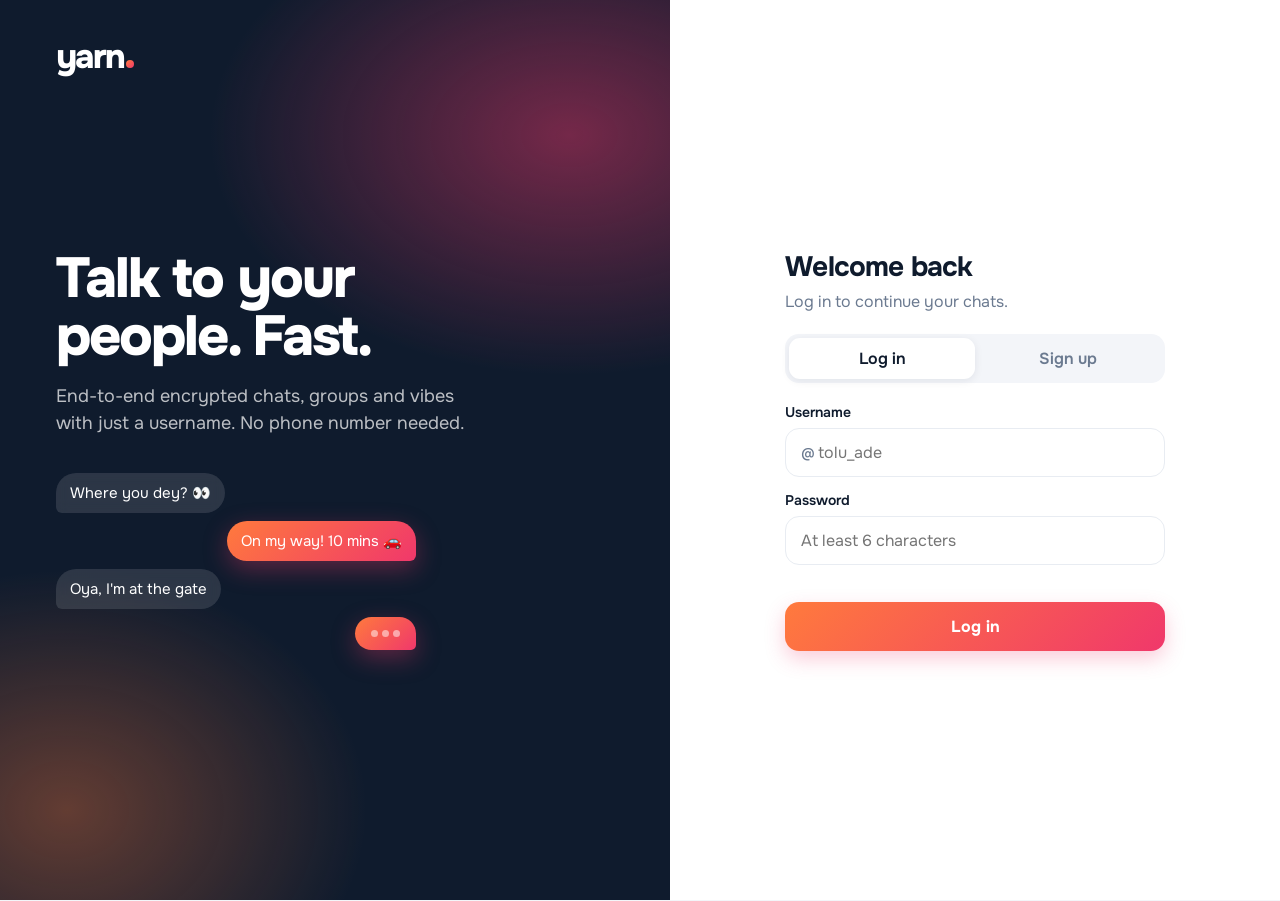
==== index.html @ c7fe4263 "Add files via upload" ====
<!doctype html>
<html lang="en">
<head>
<meta charset="utf-8">
<meta name="viewport" content="width=device-width, initial-scale=1, viewport-fit=cover, interactive-widget=resizes-content">
<meta name="theme-color" content="#FFFFFF">
<title>Yarn</title>
<meta name="apple-mobile-web-app-capable" content="yes">
<meta name="mobile-web-app-capable" content="yes">
<meta name="apple-mobile-web-app-status-bar-style" content="default">
<meta name="apple-mobile-web-app-title" content="Yarn">
<meta name="description" content="Private, end-to-end encrypted chats with just a username.">
<link rel="manifest" href="/manifest.json">
<link rel="icon" type="image/png" sizes="192x192" href="/icons/icon-192.png">
<link rel="apple-touch-icon" href="/icons/apple-touch-icon.png">
<script>try{var t=(JSON.parse(localStorage.getItem('yarn_prefs')||'{}').theme)||'system';var d=t==='dark'||(t==='system'&&matchMedia('(prefers-color-scheme: dark)').matches);document.documentElement.dataset.theme=d?'dark':'light';}catch(e){}</script>
<link rel="preconnect" href="https://fonts.googleapis.com">
<link rel="preconnect" href="https://fonts.gstatic.com" crossorigin>
<link href="https://fonts.googleapis.com/css2?family=Onest:wght@400;500;600;700;800&display=swap" rel="stylesheet">
<link rel="stylesheet" href="/style.css">
</head>
<body>

<!-- Login / sign up -->
<section id="auth" class="auth hidden">
  <div class="auth-hero">
    <div class="brand light">yarn<span class="dot"></span></div>
    <h1>Talk to your people. Fast.</h1>
    <p>End-to-end encrypted chats, groups and vibes with just a username. No phone number needed.</p>
    <div class="hero-chat" aria-hidden="true">
      <div class="hb in">Where you dey? 👀</div>
      <div class="hb out">On my way! 10 mins 🚗</div>
      <div class="hb in">Oya, I'm at the gate</div>
      <div class="hb out typing"><i></i><i></i><i></i></div>
    </div>
  </div>
  <div class="auth-panel">
    <div class="auth-card">
      <h2 id="authTitle">Welcome back</h2>
      <p class="auth-sub" id="authSub">Log in to continue your chats.</p>
      <div class="tabs" role="tablist">
        <button type="button" data-tab="login" class="on">Log in</button>
        <button type="button" data-tab="register">Sign up</button>
      </div>
      <form id="authForm" autocomplete="on">
        <label id="dnWrap" class="hidden">Your name
          <input id="dn" maxlength="40" autocomplete="name" placeholder="e.g. Tolu Ade">
        </label>
        <label>Username
          <span class="at-field"><span>@</span><input id="un" autocomplete="username" autocapitalize="none" spellcheck="false" placeholder="tolu_ade" required></span>
        </label>
        <label>Password
          <input id="pw" type="password" autocomplete="current-password" placeholder="At least 6 characters" required>
        </label>
        <p id="authErr" class="err" role="alert"></p>
        <button class="btn" id="authBtn">Log in</button>
      </form>
    </div>
  </div>
</section>

<!-- Main app -->
<section id="app" class="app hidden">
  <aside class="side">
    <header class="side-head">
      <div class="brand sm">yarn<span class="dot"></span></div>
      <div class="head-actions">
        <button class="icon" id="newGroupBtn" aria-label="New group" title="New group">
          <svg viewBox="0 0 24 24"><circle cx="9" cy="8" r="3.2" fill="none" stroke="currentColor" stroke-width="2"/><path d="M3 19c.6-3.3 3-5 6-5s5.4 1.7 6 5" fill="none" stroke="currentColor" stroke-width="2" stroke-linecap="round"/><path d="M18 8v6M15 11h6" stroke="currentColor" stroke-width="2" stroke-linecap="round"/></svg>
        </button>
        <button class="me-btn" id="meBtn" aria-label="Settings" title="Profile and settings"></button>
      </div>
    </header>
    <div class="side-title"><h1 id="sideTitle">Chats</h1></div>

    <div id="chatsView" class="tabview">
      <div class="search">
        <svg viewBox="0 0 24 24"><circle cx="11" cy="11" r="6.5" fill="none" stroke="currentColor" stroke-width="2"/><path d="M16 16l4 4" stroke="currentColor" stroke-width="2" stroke-linecap="round"/></svg>
        <input id="filter" placeholder="Search your chats" aria-label="Search chats">
      </div>
      <div class="filters" id="filters">
        <button data-f="all" class="on">All</button>
        <button data-f="unread">Unread</button>
        <button data-f="groups">Groups</button>
      </div>
      <ul id="chatList" class="chat-list"></ul>
    </div>
    <div id="vibesView" class="tabview scroll hidden"></div>
    <div id="padisView" class="tabview scroll hidden"></div>

    <button class="fab" id="fab" aria-label="New chat" title="New chat">
      <svg viewBox="0 0 24 24"><path d="M12 5v14M5 12h14" stroke="currentColor" stroke-width="2.6" stroke-linecap="round"/></svg>
    </button>

    <nav class="nav" id="nav">
      <button data-tab="chats" class="on">
        <span class="nav-ic"><svg viewBox="0 0 24 24"><path d="M4 6a2 2 0 0 1 2-2h12a2 2 0 0 1 2 2v9a2 2 0 0 1-2 2H9l-5 4z" fill="none" stroke="currentColor" stroke-width="2" stroke-linejoin="round"/></svg><b class="nav-badge hidden" id="chatsBadge"></b></span>
        Chats
      </button>
      <button data-tab="vibes">
        <span class="nav-ic"><svg viewBox="0 0 24 24"><circle cx="12" cy="12" r="8.5" fill="none" stroke="currentColor" stroke-width="2" stroke-dasharray="4 2.6"/><circle cx="12" cy="12" r="3.5" fill="currentColor"/></svg><b class="nav-dot hidden" id="vibesDot"></b></span>
        Vibes
      </button>
      <button data-tab="padis">
        <span class="nav-ic"><svg viewBox="0 0 24 24"><circle cx="9" cy="8" r="3.2" fill="none" stroke="currentColor" stroke-width="2"/><path d="M3 19c.6-3.3 3-5 6-5s5.4 1.7 6 5" fill="none" stroke="currentColor" stroke-width="2" stroke-linecap="round"/><circle cx="17" cy="9" r="2.5" fill="none" stroke="currentColor" stroke-width="2"/><path d="M16.5 14c2.4 0 4 1.4 4.5 4" fill="none" stroke="currentColor" stroke-width="2" stroke-linecap="round"/></svg></span>
        Padis
      </button>
    </nav>
  </aside>

  <main class="pane">
    <div id="empty" class="pane-empty">
      <div class="empty-art" aria-hidden="true"><span class="hb in">Hi 👋</span><span class="hb out">Hey! What's up?</span></div>
      <h2>Your chats live here</h2>
      <p>Pick a conversation, or start a new one with someone's username.</p>
    </div>

    <div id="chatView" class="chat hidden">
      <header class="chat-head">
        <button class="icon back" id="backBtn" aria-label="Back to chats">
          <svg viewBox="0 0 24 24"><path d="M15 5l-7 7 7 7" fill="none" stroke="currentColor" stroke-width="2.4" stroke-linecap="round" stroke-linejoin="round"/></svg>
        </button>
        <button class="chat-title" id="chatInfoBtn">
          <span class="avatar" id="chatAvatar"></span>
          <span class="chat-title-text"><strong id="chatName"></strong><small id="chatSub"></small></span>
        </button>
      </header>

      <div id="msgs" class="msgs"></div>

      <div id="replyBar" class="reply-bar hidden">
        <div class="rb-text"><b id="rbName"></b><span id="rbSnip"></span></div>
        <button class="icon" id="rbClose" aria-label="Cancel reply">✕</button>
      </div>
      <div id="blockedBar" class="blocked-bar hidden"></div>
      <form id="composer" class="composer">
        <div class="compose-box">
          <button type="button" class="attach" id="attachBtn" aria-label="Send a photo" title="Send a photo">
            <svg viewBox="0 0 24 24"><rect x="3" y="5" width="18" height="14" rx="3.5" fill="none" stroke="currentColor" stroke-width="2"/><circle cx="9" cy="10" r="1.8" fill="currentColor"/><path d="M4 17l5-4 4 3 3-2 4 3" fill="none" stroke="currentColor" stroke-width="2" stroke-linejoin="round"/></svg>
          </button>
          <textarea id="text" rows="1" placeholder="Type a message" aria-label="Message"></textarea>
        </div>
        <button class="send" id="sendBtn" aria-label="Send">
          <svg viewBox="0 0 24 24"><path d="M4.5 12.5L20 4l-5 16-3-6.5z" fill="currentColor"/></svg>
        </button>
      </form>
    </div>
  </main>
</section>

<input type="file" id="fileIn" accept="image/*" class="hidden-input">
<div id="modal" class="modal hidden" role="dialog" aria-modal="true"><div class="sheet" id="sheet"></div></div>
<div id="viewer" class="viewer hidden"><img id="viewerImg" alt=""></div>

<div id="story" class="story hidden">
  <div class="st-bars" id="stBars"></div>
  <div class="st-head">
    <span id="stAv"></span>
    <div class="st-who"><strong id="stName"></strong><small id="stTime"></small></div>
    <button class="st-x" id="stClose" aria-label="Close">✕</button>
  </div>
  <div class="st-body" id="stBody"></div>
  <button class="st-zone st-prev" id="stPrev" aria-label="Previous"></button>
  <button class="st-zone st-next" id="stNext" aria-label="Next"></button>
  <div class="st-foot" id="stFoot"></div>
</div>

<div id="lock" class="lock hidden">
  <div class="lock-box">
    <div class="brand light">yarn<span class="dot"></span></div>
    <p id="lockMsg" class="lock-msg">Enter your PIN</p>
    <div class="pin-dots" id="pinDots"><i></i><i></i><i></i><i></i></div>
    <div class="keypad" id="keypad">
      <button data-k="1">1</button><button data-k="2">2</button><button data-k="3">3</button>
      <button data-k="4">4</button><button data-k="5">5</button><button data-k="6">6</button>
      <button data-k="7">7</button><button data-k="8">8</button><button data-k="9">9</button>
      <span></span><button data-k="0">0</button><button data-k="back" aria-label="Delete">⌫</button>
    </div>
    <button class="lock-link" id="lockForgot">Forgot PIN? Log out</button>
    <button class="lock-link hidden" id="lockCancel">Cancel</button>
  </div>
</div>

<button id="notif" class="notif" aria-live="polite"></button>
<div id="toast" class="toast" role="status"></div>

<script src="/app.js"></script>
</body>
</html>
---- style.css ----
:root {
  --ink: #0F1B2D;
  --text: #16202E;
  --muted: #6B7A90;
  --line: #E8ECF2;
  --bg: #F3F5F9;
  --panel: #FFFFFF;
  --hot: #FF6A3D;
  --pink: #F0386B;
  --grad: linear-gradient(135deg, #FF7A3D 0%, #F0386B 100%);
  --soft: #FFF1EC;
  --online: #22C55E;
  --danger: #D92D3A;
  font-family: 'Onest', system-ui, -apple-system, 'Segoe UI', Roboto, sans-serif;
  color: var(--text);
}
* { box-sizing: border-box; margin: 0; }
html, body { height: 100%; }
body { background: var(--bg); -webkit-tap-highlight-color: transparent; overflow: hidden; -webkit-font-smoothing: antialiased; }
button, input, textarea { font: inherit; color: inherit; }
button { cursor: pointer; background: none; border: 0; }
:focus-visible { outline: 2.5px solid var(--hot); outline-offset: 2px; }
.hidden { display: none !important; }

/* ---------- Brand ---------- */
.brand { font-weight: 800; font-size: 30px; letter-spacing: -0.05em; color: var(--ink); line-height: 1; }
.brand .dot { display: inline-block; width: .24em; height: .24em; background: var(--grad); border-radius: 50%; margin-left: .05em; }
.brand.light { color: #fff; }
.brand.sm { font-size: 28px; }

/* ---------- Auth / landing ---------- */
.auth { height: 100%; display: grid; grid-template-columns: 1.1fr 1fr; overflow-y: auto; }
.auth-hero {
  position: relative; overflow: hidden; color: #fff; padding: 48px 56px;
  background:
    radial-gradient(600px 400px at 85% 15%, rgba(240,56,107,.45), transparent 60%),
    radial-gradient(500px 400px at 10% 90%, rgba(255,122,61,.35), transparent 60%),
    var(--ink);
  display: flex; flex-direction: column; justify-content: center; gap: 18px;
}
.auth-hero .brand { position: absolute; top: 40px; left: 56px; font-size: 34px; }
.auth-hero h1 { font-size: clamp(34px, 4.4vw, 58px); line-height: 1.02; letter-spacing: -0.035em; font-weight: 800; max-width: 12ch; }
.auth-hero p { font-size: 18px; line-height: 1.5; color: rgba(255,255,255,.72); max-width: 36ch; }
.hero-chat { display: flex; flex-direction: column; gap: 8px; margin-top: 18px; max-width: 360px; }
.hb { display: inline-block; padding: 10px 14px; border-radius: 20px; font-size: 15px; max-width: 80%; width: fit-content; animation: rise .5s both; }
.hb.in { background: rgba(255,255,255,.12); color: #fff; border-bottom-left-radius: 6px; backdrop-filter: blur(6px); }
.hb.out { background: var(--grad); color: #fff; align-self: flex-end; border-bottom-right-radius: 6px; box-shadow: 0 8px 24px rgba(240,56,107,.35); }
.hero-chat .hb:nth-child(2) { animation-delay: .25s; } .hero-chat .hb:nth-child(3) { animation-delay: .5s; } .hero-chat .hb:nth-child(4) { animation-delay: .75s; }
.typing { display: flex; gap: 4px; padding: 13px 16px; }
.typing i { width: 7px; height: 7px; border-radius: 50%; background: #fff; opacity: .5; animation: blink 1.2s infinite; }
.typing i:nth-child(2) { animation-delay: .2s; } .typing i:nth-child(3) { animation-delay: .4s; }
@keyframes blink { 0%, 60%, 100% { opacity: .35; transform: none; } 30% { opacity: 1; transform: translateY(-3px); } }
@keyframes rise { from { opacity: 0; transform: translateY(10px); } }

.auth-panel { display: grid; place-items: center; padding: 32px 24px; background: var(--panel); }
.auth-card { width: 100%; max-width: 380px; }
.auth-card h2 { font-size: 28px; letter-spacing: -0.03em; color: var(--ink); }
.auth-sub { color: var(--muted); margin: 6px 0 22px; }
.tabs { display: flex; background: var(--bg); border-radius: 14px; padding: 4px; margin-bottom: 20px; }
.tabs button { flex: 1; padding: 10px; border-radius: 11px; font-weight: 600; color: var(--muted); transition: .15s; }
.tabs button.on { background: var(--panel); color: var(--ink); box-shadow: 0 2px 8px rgba(15,27,45,.08); }
#authForm label { display: block; font-size: 14px; font-weight: 600; margin-bottom: 14px; color: var(--ink); }
#authForm input, .field { display: block; width: 100%; margin-top: 7px; padding: 13px 15px; border: 1.5px solid var(--line); border-radius: 14px; background: var(--panel); font-size: 16px; font-weight: 400; transition: border-color .15s, box-shadow .15s; }
#authForm input:focus, .field:focus { border-color: var(--hot); box-shadow: 0 0 0 4px rgba(255,106,61,.12); outline: none; }
.at-field { display: flex; align-items: center; margin-top: 7px; border: 1.5px solid var(--line); border-radius: 14px; padding-left: 15px; transition: .15s; }
.at-field:focus-within { border-color: var(--hot); box-shadow: 0 0 0 4px rgba(255,106,61,.12); }
.at-field span { color: var(--muted); font-weight: 500; }
.at-field input, #authForm .at-field input { margin: 0; border: 0; padding-left: 3px; box-shadow: none !important; background: transparent; }
.err { color: var(--danger); font-size: 14px; min-height: 1.2em; margin: -4px 0 10px; }
.btn { width: 100%; padding: 14px; border-radius: 14px; background: var(--grad); color: #fff; font-weight: 700; font-size: 16px; box-shadow: 0 8px 20px rgba(240,56,107,.25); transition: transform .1s; }
.btn:active { transform: scale(.98); }
.btn:disabled { opacity: .6; }
.btn.ghost { background: var(--bg); color: var(--ink); box-shadow: none; }
.btn.danger { background: #FDECEE; color: var(--danger); box-shadow: none; }

/* ---------- App layout ---------- */
.app { height: 100%; display: grid; grid-template-columns: 390px minmax(0, 1fr); }
.side { position: relative; min-width: 0; background: var(--panel); border-right: 1px solid var(--line); display: flex; flex-direction: column; min-height: 0; }
.side-head { display: flex; align-items: center; justify-content: space-between; padding: calc(14px + env(safe-area-inset-top, 0px)) 16px 4px 20px; }
.head-actions { display: flex; gap: 6px; align-items: center; }
.icon { width: 42px; height: 42px; border-radius: 50%; display: grid; place-items: center; flex: none; color: var(--ink); transition: background .15s; }
.icon svg { width: 22px; height: 22px; }
.icon:hover { background: var(--bg); }
.me-btn { border-radius: 50%; padding: 0; }
.me-btn .avatar { width: 38px; height: 38px; font-size: 14px; }
.side-title { padding: 8px 20px 10px; }
.side-title h1 { font-size: 32px; letter-spacing: -0.04em; color: var(--ink); }
.search { margin: 0 16px; display: flex; align-items: center; gap: 8px; background: var(--bg); border-radius: 14px; padding: 0 14px; color: var(--muted); }
.search svg { width: 18px; height: 18px; flex: none; }
.search input { flex: 1; border: 0; background: transparent; padding: 11px 0; font-size: 15px; outline: none; color: var(--text); }
.search:focus-within { box-shadow: 0 0 0 2px var(--hot) inset; }
.filters { display: flex; gap: 8px; padding: 12px 16px 8px; }
.filters button { padding: 7px 14px; border-radius: 999px; font-size: 14px; font-weight: 600; background: var(--bg); color: var(--muted); transition: .15s; }
.filters button.on { background: var(--ink); color: #fff; }

/* chat list */
.chat-list { list-style: none; padding: 4px 8px 90px; overflow-y: auto; flex: 1; min-height: 0; }
.chat-item { display: flex; gap: 13px; align-items: center; padding: 10px 10px; cursor: pointer; border-radius: 16px; transition: background .12s; }
.chat-item:hover { background: #F7F8FB; }
.chat-item.active { background: var(--soft); }
.ci-main { flex: 1; min-width: 0; }
.ci-top, .ci-bot { display: flex; justify-content: space-between; align-items: center; gap: 8px; }
.ci-name { font-weight: 650; font-size: 16px; color: var(--ink); white-space: nowrap; overflow: hidden; text-overflow: ellipsis; }
.ci-time { font-size: 12px; color: var(--muted); flex: none; }
.ci-last { font-size: 14px; color: var(--muted); white-space: nowrap; overflow: hidden; text-overflow: ellipsis; margin-top: 3px; }
.unread .ci-time { color: var(--pink); font-weight: 700; }
.unread .ci-last { color: var(--text); font-weight: 500; }
.badge { background: var(--grad); color: #fff; font-size: 12px; font-weight: 700; min-width: 22px; height: 22px; border-radius: 11px; display: grid; place-items: center; padding: 0 7px; flex: none; }
.list-empty { padding: 48px 24px; text-align: center; color: var(--muted); line-height: 1.5; }
.list-empty strong { display: block; color: var(--ink); font-size: 18px; margin-bottom: 4px; }
.list-empty .btn { margin-top: 18px; width: auto; padding: 12px 22px; }
.fab { position: absolute; right: 18px; bottom: calc(82px + env(safe-area-inset-bottom, 0px)); width: 60px; height: 60px; border-radius: 20px; background: var(--grad); color: #fff; display: grid; place-items: center; box-shadow: 0 12px 28px rgba(240,56,107,.4); transition: transform .12s; z-index: 2; }
.fab:active { transform: scale(.94); }
.fab svg { width: 26px; height: 26px; }

.avatar { width: 52px; height: 52px; border-radius: 50%; display: grid; place-items: center; color: #fff; font-weight: 700; font-size: 17px; flex: none; position: relative; letter-spacing: -.02em; background: #CBD5E1; }
.avatar img { width: 100%; height: 100%; border-radius: 50%; object-fit: cover; display: block; }
.avatar.online::after { content: ''; position: absolute; right: 1px; bottom: 1px; width: 13px; height: 13px; border-radius: 50%; background: var(--online); border: 2.5px solid var(--panel); }
.avatar.sm { width: 40px; height: 40px; font-size: 14px; }
.avatar.sm.online::after { width: 11px; height: 11px; }

/* ---------- Chat pane ---------- */
.pane { position: relative; min-width: 0; min-height: 0; display: flex; flex-direction: column;
  background-color: #EEF1F6;
  background-image: url("data:image/svg+xml,%3Csvg xmlns='http://www.w3.org/2000/svg' width='120' height='120' viewBox='0 0 120 120'%3E%3Cg fill='none' stroke='%23C9D1DD' stroke-width='1.6' opacity='.35'%3E%3Cpath d='M14 18h22a6 6 0 0 1 6 6v8a6 6 0 0 1-6 6H24l-6 5v-5h-4a6 6 0 0 1-6-6v-8a6 6 0 0 1 6-6z'/%3E%3Ccircle cx='88' cy='26' r='7'/%3E%3Cpath d='M80 82l6 6 12-12'/%3E%3Cpath d='M22 86c4-6 12-6 16 0M26 78h.01M34 78h.01'/%3E%3Cpath d='M92 100l3 6 6 1-4 4 1 6-6-3-6 3 1-6-4-4 6-1z'/%3E%3Cpath d='M60 52q6-8 12 0t12 0'/%3E%3C/g%3E%3C/svg%3E");
}
.pane-empty { flex: 1; display: grid; place-content: center; justify-items: center; text-align: center; gap: 10px; color: var(--muted); padding: 24px; }
.pane-empty h2 { color: var(--ink); font-size: 24px; letter-spacing: -0.03em; }
.pane-empty p { max-width: 32ch; line-height: 1.5; }
.empty-art { display: flex; flex-direction: column; gap: 8px; width: 220px; margin-bottom: 16px; }
.empty-art .hb.in { background: var(--panel); color: var(--text); box-shadow: 0 4px 14px rgba(15,27,45,.08); }
.chat { flex: 1; display: flex; flex-direction: column; min-height: 0; }
.chat-head { display: flex; align-items: center; gap: 6px; padding: calc(10px + env(safe-area-inset-top, 0px)) 14px 10px; background: rgba(255,255,255,.92); backdrop-filter: blur(14px); border-bottom: 1px solid var(--line); z-index: 2; }
.back { display: none; }
.chat-title { display: flex; align-items: center; gap: 11px; min-width: 0; flex: 1; text-align: left; padding: 4px 6px; border-radius: 12px; }
.chat-title:hover { background: var(--bg); }
.chat-title .avatar { width: 44px; height: 44px; font-size: 15px; }
.chat-title-text { display: flex; flex-direction: column; min-width: 0; }
.chat-title strong { font-size: 17px; color: var(--ink); white-space: nowrap; overflow: hidden; text-overflow: ellipsis; }
.chat-title small { font-size: 13px; color: var(--muted); white-space: nowrap; overflow: hidden; text-overflow: ellipsis; margin-top: 1px; }
.chat-title small.on { color: var(--online); font-weight: 600; }

.msgs { flex: 1; overflow-y: auto; padding: 16px 6% 12px; display: flex; flex-direction: column; gap: 3px; overscroll-behavior: contain; }
.day { align-self: center; background: rgba(255,255,255,.9); color: var(--muted); font-size: 12px; font-weight: 600; padding: 6px 14px; border-radius: 999px; margin: 14px 0 10px; box-shadow: 0 1px 3px rgba(15,27,45,.06); }
.sys { align-self: center; background: rgba(15,27,45,.06); color: var(--muted); font-size: 13px; text-align: center; margin: 8px 0; padding: 6px 12px; border-radius: 10px; max-width: 85%; }
.older { align-self: center; font-size: 13px; font-weight: 600; color: var(--muted); padding: 7px 14px; border-radius: 999px; background: rgba(255,255,255,.8); margin-bottom: 6px; }

.m { position: relative; max-width: min(75%, 520px); padding: 8px 12px 6px; border-radius: 20px; background: var(--panel); align-self: flex-start; box-shadow: 0 1px 2px rgba(15,27,45,.08); overflow-wrap: anywhere; }
.m.mine { align-self: flex-end; background: var(--grad); color: #fff; box-shadow: 0 3px 10px rgba(240,56,107,.18); }
.m.first { margin-top: 8px; }
.m.first:not(.mine) { border-top-left-radius: 6px; }
.m.first.mine { border-top-right-radius: 6px; }
.m .who { font-size: 13px; font-weight: 700; margin-bottom: 2px; }
.m .txt { white-space: pre-wrap; line-height: 1.42; font-size: 15.5px; }
.m .txt a { color: inherit; text-decoration: underline; }
.m .meta { font-size: 11px; color: var(--muted); text-align: right; margin-top: 2px; display: flex; justify-content: flex-end; align-items: center; gap: 3px; }
.m.mine .meta { color: rgba(255,255,255,.78); }
.m .tick { width: 17px; height: 11px; }
.m.mine.read .tick { color: #fff; }
.m.pending { opacity: .75; }
.m.failed { background: #FDECEE; color: var(--danger); }
.m.failed .meta { color: var(--danger); }
.m.pop { animation: pop .2s ease-out; }
@keyframes pop { from { opacity: 0; transform: translateY(8px) scale(.97); } }
.m .img { display: block; margin: -4px -8px 5px; border-radius: 16px; overflow: hidden; cursor: zoom-in; background: rgba(0,0,0,.06); min-width: 180px; min-height: 130px; }
.m .img img { display: block; width: 100%; max-height: 380px; object-fit: cover; }
.m.first .img { border-top-left-radius: 4px; }
.m.first.mine .img { border-top-left-radius: 16px; border-top-right-radius: 4px; }

/* composer */
.composer { display: flex; align-items: flex-end; gap: 8px; padding: 10px 12px calc(10px + env(safe-area-inset-bottom, 0px)); background: rgba(255,255,255,.92); backdrop-filter: blur(14px); border-top: 1px solid var(--line); }
.compose-box { flex: 1; display: flex; align-items: flex-end; background: var(--bg); border-radius: 24px; padding: 3px 4px; transition: box-shadow .15s; }
.compose-box:focus-within { box-shadow: 0 0 0 2px rgba(255,106,61,.35); }
.compose-box textarea { flex: 1; resize: none; border: 0; background: transparent; padding: 10px 12px 10px 4px; font-size: 16px; line-height: 1.35; max-height: 140px; outline: none; }
.attach { width: 42px; height: 42px; display: grid; place-items: center; color: var(--muted); border-radius: 50%; flex: none; }
.attach:hover { color: var(--hot); }
.attach svg { width: 22px; height: 22px; }
.send { width: 48px; height: 48px; border-radius: 50%; background: #D5DBE4; color: #fff; display: grid; place-items: center; flex: none; transition: background .15s, transform .12s; }
.send.ready { background: var(--grad); box-shadow: 0 6px 16px rgba(240,56,107,.35); }
.send:active { transform: scale(.92); }
.send svg { width: 22px; height: 22px; margin-left: 2px; }

/* ---------- Sheets / modals ---------- */
.modal { position: fixed; inset: 0; background: rgba(15,27,45,.45); backdrop-filter: blur(3px); display: grid; place-items: center; z-index: 50; padding: 16px; animation: fade .15s; }
@keyframes fade { from { opacity: 0; } }
.sheet { background: var(--panel); border-radius: 26px; width: 100%; max-width: 440px; max-height: 88vh; overflow-y: auto; padding: 24px; box-shadow: 0 30px 60px rgba(15,27,45,.25); animation: sheetIn .22s ease-out; }
@keyframes sheetIn { from { transform: translateY(24px); opacity: 0; } }
.sheet h2 { font-size: 22px; letter-spacing: -0.03em; margin-bottom: 14px; color: var(--ink); }
.sheet .row { display: flex; gap: 10px; margin-top: 14px; }
.sheet .row .btn { flex: 1; }
.profile-top { display: flex; flex-direction: column; align-items: center; text-align: center; gap: 8px; margin-bottom: 8px; }
.profile-top .avatar { width: 84px; height: 84px; font-size: 28px; }
.profile-top h2 { margin: 6px 0 0; }
.results { list-style: none; padding: 0; margin: 8px 0; }
.results li { display: flex; align-items: center; gap: 12px; padding: 9px 8px; border-radius: 14px; cursor: pointer; }
.results li:hover { background: var(--bg); }
.results .nm { font-weight: 600; color: var(--ink); }
.results .un { font-size: 13px; color: var(--muted); }
.results .hint { color: var(--muted); font-size: 14px; cursor: default; }
.results .hint:hover { background: none; }
.chips { display: flex; flex-wrap: wrap; gap: 6px; margin: 10px 0 2px; }
.chip { background: var(--soft); color: var(--ink); border-radius: 999px; padding: 5px 6px 5px 12px; font-size: 14px; font-weight: 600; display: flex; align-items: center; gap: 4px; }
.chip button { width: 22px; height: 22px; border-radius: 50%; font-size: 16px; line-height: 1; color: var(--pink); }
.preview-img { width: 100%; max-height: 50vh; object-fit: contain; border-radius: 18px; background: var(--bg); margin-bottom: 12px; }
.muted { color: var(--muted); font-size: 14px; line-height: 1.5; }

.viewer { position: fixed; inset: 0; background: rgba(8,12,20,.95); z-index: 60; display: grid; place-items: center; cursor: zoom-out; padding: 16px; }
.viewer img { max-width: 100%; max-height: 100%; border-radius: 8px; }
.toast { position: fixed; left: 50%; bottom: calc(100px + env(safe-area-inset-bottom, 0px)); transform: translateX(-50%) translateY(20px); background: var(--ink); color: #fff; padding: 11px 18px; border-radius: 14px; font-size: 14px; opacity: 0; pointer-events: none; transition: .2s; z-index: 70; max-width: 90%; box-shadow: 0 10px 30px rgba(15,27,45,.3); }
.toast.show { opacity: 1; transform: translateX(-50%) translateY(0); }

/* ---------- Phone ---------- */
@media (max-width: 760px) {
  .auth { grid-template-columns: 1fr; }
  .auth-hero { padding: calc(28px + env(safe-area-inset-top, 0px)) 24px 44px; gap: 12px; }
  .auth-hero .brand { position: static; margin-bottom: 18px; font-size: 30px; }
  .auth-hero h1 { font-size: 38px; }
  .auth-hero p { font-size: 16px; }
  .hero-chat { margin-top: 8px; }
  .auth-panel { border-radius: 28px 28px 0 0; margin-top: -24px; position: relative; padding: 28px 22px calc(28px + env(safe-area-inset-bottom, 0px)); place-items: start center; }
  .app { grid-template-columns: minmax(0, 1fr); }
  .side { border-right: 0; }
  .pane { position: fixed; inset: 0; z-index: 10; transform: translateX(100%); transition: transform .25s cubic-bezier(.2,.8,.2,1), visibility .25s; visibility: hidden; }
  body.in-chat .pane { transform: none; visibility: visible; }
  .pane-empty { display: none; }
  .back { display: grid; margin-left: -6px; }
  .msgs { padding: 12px 12px 8px; }
  .m { max-width: 82%; }
  .modal { place-items: end stretch; padding: 0; }
  .sheet { max-width: none; border-radius: 26px 26px 0 0; padding: 20px 20px calc(20px + env(safe-area-inset-bottom, 0px)); animation-duration: .25s; }
  .sheet::before { content: ''; display: block; width: 40px; height: 5px; border-radius: 3px; background: var(--line); margin: -6px auto 14px; }
}
@media (prefers-reduced-motion: reduce) { *, *::before, *::after { animation: none !important; transition: none !important; } }


/* ================= v2 additions ================= */
.hidden-input { position: absolute; width: 1px; height: 1px; opacity: 0; pointer-events: none; }
.tabview { flex: 1; min-height: 0; display: flex; flex-direction: column; }
.tabview.scroll { overflow-y: auto; padding: 0 8px 100px; display: block; }

/* bottom navigation */
.nav { display: flex; border-top: 1px solid var(--line); background: rgba(255,255,255,.96); backdrop-filter: blur(12px); padding: 6px 8px calc(6px + env(safe-area-inset-bottom, 0px)); }
.nav button { flex: 1; display: flex; flex-direction: column; align-items: center; gap: 3px; padding: 6px 0 4px; font-size: 12px; font-weight: 600; color: var(--muted); border-radius: 14px; transition: color .15s; }
.nav button.on { color: var(--ink); }
.nav-ic { position: relative; width: 56px; height: 30px; display: grid; place-items: center; border-radius: 999px; transition: background .15s; }
.nav button.on .nav-ic { background: var(--soft); color: var(--pink); }
.nav-ic svg { width: 23px; height: 23px; }
.nav-badge { position: absolute; top: -3px; right: 6px; background: var(--grad); color: #fff; font-size: 11px; font-weight: 700; min-width: 19px; height: 19px; border-radius: 10px; display: grid; place-items: center; padding: 0 5px; font-style: normal; }
.nav-dot { position: absolute; top: 2px; right: 13px; width: 10px; height: 10px; border-radius: 50%; background: var(--pink); border: 2px solid #fff; }
.typing-txt { color: var(--online) !important; font-weight: 600; font-style: italic; }

/* people rows & finder */
.urow, .vrow { display: flex; align-items: center; gap: 12px; padding: 9px 10px; border-radius: 16px; cursor: pointer; }
.urow:hover, .vrow:hover { background: #F7F8FB; }
.ulist.big .urow { padding: 11px 10px; }
.ur-main { flex: 1; min-width: 0; display: flex; flex-direction: column; }
.ur-main strong { color: var(--ink); font-weight: 650; white-space: nowrap; overflow: hidden; text-overflow: ellipsis; }
.ur-main span { font-size: 13.5px; color: var(--muted); white-space: nowrap; overflow: hidden; text-overflow: ellipsis; margin-top: 2px; }
.tag { font-size: 12px; font-weight: 700; color: var(--muted); background: var(--bg); padding: 4px 10px; border-radius: 999px; flex: none; }
.tag.ok { background: #E7F8EE; color: #15803D; }
.tag.on { background: #E7F8EE; color: #15803D; }
.pick { width: 28px; height: 28px; border-radius: 50%; background: var(--bg); display: grid; place-items: center; font-weight: 700; color: var(--muted); }
.urow.picked .pick { background: var(--grad); color: #fff; }
.urow.picked .pick::before { content: '✓'; }
.urow.picked .pick { font-size: 0; } .urow.picked .pick::before { font-size: 14px; }
.finder { display: flex; align-items: center; gap: 6px; background: var(--bg); border-radius: 16px; padding: 4px 4px 4px 14px; margin-top: 4px; border: 1.5px solid transparent; transition: .15s; }
.finder:focus-within { border-color: var(--hot); background: #fff; box-shadow: 0 0 0 4px rgba(255,106,61,.1); }
.finder .at { color: var(--muted); font-weight: 600; }
.finder-in { flex: 1; min-width: 0; border: 0; background: transparent; padding: 10px 2px; font-size: 16px; outline: none; }
.finder-go { background: var(--ink); color: #fff; font-weight: 700; padding: 9px 16px; border-radius: 12px; }
.finder-res { margin-top: 8px; }
.ucard { border: 1.5px solid var(--line); border-radius: 18px; padding: 6px; animation: sheetIn .2s ease-out; }
.uc-acts { display: flex; gap: 8px; padding: 4px 6px 6px; }
.uc-acts .btn { flex: 1; }
.btn.sm { padding: 9px 14px; font-size: 14px; border-radius: 12px; width: auto; }
.pad { padding: 8px 10px; }
.sec { font-size: 13px; font-weight: 700; color: var(--muted); margin: 18px 10px 6px; }
.sheet .sec { margin: 18px 2px 6px; }
.pad-find { padding: 4px 8px 6px; }
.pad-hint { font-size: 14px; color: var(--muted); margin: 0 4px 4px; }

/* vibes */
.ring { padding: 2.5px; border-radius: 50%; background: var(--grad); display: inline-grid; flex: none; }
.ring .avatar { border: 2.5px solid #fff; }
.ring.seen { background: #D5DBE4; }
.ring.mine { background: conic-gradient(#FF7A3D, #F0386B, #FF7A3D); }
.add-av { position: relative; flex: none; }
.add-av i { position: absolute; right: -2px; bottom: -2px; width: 20px; height: 20px; border-radius: 50%; background: var(--grad); color: #fff; font-style: normal; font-weight: 800; display: grid; place-items: center; border: 2px solid #fff; font-size: 14px; line-height: 1; }
.vrow.me { margin-top: 2px; }
.add-more { background: var(--soft); color: var(--pink); font-size: 20px; }
.vibe-note { font-size: 13px; color: var(--muted); text-align: center; padding: 18px 16px; line-height: 1.5; }
.vibe-compose { border-radius: 22px; padding: 22px; min-height: 240px; display: grid; place-items: center; transition: background .2s; }
.vibe-compose textarea { width: 100%; min-height: 190px; background: transparent; border: 0; resize: none; color: #fff; font-size: 24px; font-weight: 700; text-align: center; outline: none; letter-spacing: -0.02em; line-height: 1.3; }
.vibe-compose textarea::placeholder { color: rgba(255,255,255,.7); }
.swatches { display: flex; gap: 10px; justify-content: center; margin: 14px 0 4px; }
.swatches button { width: 32px; height: 32px; border-radius: 50%; border: 3px solid #fff; box-shadow: 0 0 0 1.5px var(--line); }
.swatches button.on { box-shadow: 0 0 0 2.5px var(--ink); }

.story { position: fixed; inset: 0; z-index: 80; background: #05080E; color: #fff; display: flex; flex-direction: column; animation: fade .15s; }
.st-bars { display: flex; gap: 4px; padding: calc(10px + env(safe-area-inset-top, 0px)) 12px 0; position: relative; z-index: 3; }
.st-bars i { flex: 1; height: 3px; border-radius: 2px; background: rgba(255,255,255,.3); overflow: hidden; }
.st-bars b { display: block; height: 100%; width: 0; background: #fff; }
.st-bars i.done b { width: 100%; }
.st-head { display: flex; align-items: center; gap: 10px; padding: 10px 12px; position: relative; z-index: 3; }
.st-who { flex: 1; display: flex; flex-direction: column; }
.st-who small { opacity: .7; font-size: 12.5px; }
.st-x { color: #fff; font-size: 20px; width: 42px; height: 42px; border-radius: 50%; }
.st-body { flex: 1; min-height: 0; display: grid; place-items: center; position: relative; }
.st-body img { max-width: 100%; max-height: 100%; object-fit: contain; }
.st-cap { position: absolute; bottom: 16px; left: 16px; right: 16px; text-align: center; background: rgba(0,0,0,.45); padding: 10px 14px; border-radius: 14px; }
.st-text { position: absolute; inset: 0; display: grid; place-items: center; padding: 32px; }
.st-text p { font-size: clamp(22px, 5vw, 34px); font-weight: 750; text-align: center; letter-spacing: -0.02em; line-height: 1.3; max-width: 22ch; white-space: pre-wrap; overflow-wrap: anywhere; }
.st-text a { color: #fff; }
.st-zone { position: absolute; top: 90px; bottom: 90px; width: 35%; z-index: 2; }
.st-prev { left: 0; } .st-next { right: 0; width: 65%; }
.st-foot { display: flex; gap: 10px; justify-content: center; padding: 12px 12px calc(14px + env(safe-area-inset-bottom, 0px)); position: relative; z-index: 3; }
.st-foot button { color: #fff; background: rgba(255,255,255,.14); padding: 11px 18px; border-radius: 999px; font-weight: 600; }
@media (min-width: 761px) { .story { background: rgba(5,8,14,.94); } .st-body, .st-bars, .st-head, .st-foot { width: 100%; max-width: 460px; margin: 0 auto; } .st-body { border-radius: 20px; overflow: hidden; } }

/* messages: replies, deleted, menu */
.quote { border-left: 3.5px solid var(--pink); background: rgba(15,27,45,.05); border-radius: 10px; padding: 6px 10px; margin: 2px -4px 6px; cursor: pointer; display: flex; flex-direction: column; max-width: 100%; }
.quote b { font-size: 12.5px; color: var(--pink); }
.quote span { font-size: 13.5px; color: var(--muted); white-space: nowrap; overflow: hidden; text-overflow: ellipsis; }
.m.mine .quote { background: rgba(255,255,255,.18); border-left-color: #fff; }
.m.mine .quote b { color: #fff; } .m.mine .quote span { color: rgba(255,255,255,.85); }
.m.deleted { background: rgba(255,255,255,.7); box-shadow: none; border: 1px dashed #CBD5E1; }
.m.deleted .txt { font-style: italic; color: var(--muted); font-size: 14px; }
.m.mine.deleted { background: rgba(255,255,255,.7); color: var(--muted); }
.m.mine.deleted .meta { color: var(--muted); }
.m.flash { animation: flash 1.2s ease-out; }
@keyframes flash { 0%, 40% { box-shadow: 0 0 0 4px rgba(255,106,61,.5); } 100% { box-shadow: 0 0 0 0 rgba(255,106,61,0); } }
.m { user-select: text; -webkit-touch-callout: none; }
.enc { align-self: center; font-size: 12.5px; color: #8A6D1F; background: #FFF6D6; padding: 7px 12px; border-radius: 10px; margin: 4px 0 8px; text-align: center; max-width: 90%; }
.menu { display: flex; flex-direction: column; gap: 2px; }
.menu button { text-align: left; padding: 14px 12px; border-radius: 14px; font-size: 16px; font-weight: 550; color: var(--ink); }
.menu button:hover { background: var(--bg); }
.danger-txt { color: var(--danger) !important; }
.menu-preview { background: var(--bg); border-radius: 14px; padding: 12px 14px; color: var(--muted); font-size: 14px; margin-bottom: 8px; max-height: 80px; overflow: hidden; }
.reply-bar { display: flex; align-items: center; gap: 8px; background: rgba(255,255,255,.95); border-top: 1px solid var(--line); padding: 8px 10px 8px 14px; }
.rb-text { flex: 1; min-width: 0; border-left: 3.5px solid var(--pink); padding: 2px 10px; display: flex; flex-direction: column; }
.rb-text b { font-size: 13px; color: var(--pink); }
.rb-text span { font-size: 14px; color: var(--muted); white-space: nowrap; overflow: hidden; text-overflow: ellipsis; }
.blocked-bar { background: rgba(255,255,255,.95); border-top: 1px solid var(--line); padding: 16px calc(14px) calc(16px + env(safe-area-inset-bottom, 0px)); text-align: center; color: var(--muted); font-size: 14px; }
.blocked-bar button { color: var(--pink); font-weight: 700; margin-left: 6px; }

/* in-app notification banner */
.notif { position: fixed; top: calc(10px + env(safe-area-inset-top, 0px)); left: 50%; transform: translate(-50%, -150%); width: min(420px, calc(100% - 20px)); z-index: 90; display: flex; align-items: center; gap: 12px; text-align: left; background: rgba(255,255,255,.97); backdrop-filter: blur(16px); padding: 12px 14px; border-radius: 20px; box-shadow: 0 16px 40px rgba(15,27,45,.22); transition: transform .35s cubic-bezier(.2,.9,.25,1.15), visibility .35s; border: 1px solid var(--line); visibility: hidden; }
.notif.show { transform: translate(-50%, 0); visibility: visible; }
.notif .nt { flex: 1; min-width: 0; display: flex; flex-direction: column; }
.notif strong { color: var(--ink); font-size: 15px; }
.notif .nt span { color: var(--muted); font-size: 14px; white-space: nowrap; overflow: hidden; text-overflow: ellipsis; }

/* profile & settings */
.sheet.tall { max-width: 480px; }
.about { color: var(--text); max-width: 34ch; line-height: 1.45; margin-top: 2px; }
.pill { font-size: 13px; color: var(--muted); background: var(--bg); padding: 7px 12px; border-radius: 12px; margin-top: 6px; line-height: 1.4; }
.pill.ok { background: #E7F8EE; color: #15803D; }
.big-av .avatar { width: 96px; height: 96px; font-size: 32px; cursor: zoom-in; }
.av-edit { position: relative; }
.av-edit button { position: absolute; right: -2px; bottom: -2px; width: 34px; height: 34px; border-radius: 50%; background: var(--grad); border: 3px solid #fff; font-size: 14px; }
.linkbtn { color: var(--pink); font-weight: 600; font-size: 14px; padding: 6px; }
.flabel { display: block; font-size: 13px; font-weight: 600; color: var(--muted); margin: 8px 2px 4px; }
.flabel .field { margin-top: 5px; color: var(--text); }
.sheet .field + .field { margin-top: 8px; }
.setting { display: flex; align-items: center; justify-content: space-between; gap: 12px; padding: 10px 2px; cursor: pointer; }
.setting div { display: flex; flex-direction: column; min-width: 0; }
.setting strong { color: var(--ink); font-weight: 600; font-size: 15px; }
.setting span:not(.tag) { color: var(--muted); font-size: 13px; margin-top: 2px; }
.seg { display: flex; background: var(--bg); border-radius: 14px; padding: 4px; }
.seg button { flex: 1; padding: 9px 4px; border-radius: 11px; font-weight: 600; font-size: 14px; color: var(--muted); }
.seg button.on { background: #fff; color: var(--ink); box-shadow: 0 2px 8px rgba(15,27,45,.08); }
.switch { appearance: none; -webkit-appearance: none; width: 50px; height: 30px; border-radius: 999px; background: #D5DBE4; position: relative; flex: none; cursor: pointer; transition: background .2s; margin: 0; }
.switch::after { content: ''; position: absolute; top: 3px; left: 3px; width: 24px; height: 24px; border-radius: 50%; background: #fff; box-shadow: 0 2px 5px rgba(0,0,0,.2); transition: transform .2s; }
.switch:checked { background: var(--grad); }
.switch:checked::after { transform: translateX(20px); }

@media (max-width: 760px) {
  .notif { top: calc(8px + env(safe-area-inset-top, 0px)); }
}

/* ================= v3: lock, install, encryption, dark mode ================= */
.e2e-note { align-self: center; font-size: 12.5px; color: #8A6D1F; background: #FFF6D6; padding: 8px 12px; border-radius: 12px; margin: 4px 0 10px; text-align: center; max-width: 92%; line-height: 1.4; }
.txt.locked { font-style: italic; opacity: .75; }
.m .img.loading { min-height: 160px; background: linear-gradient(100deg, rgba(0,0,0,.06) 30%, rgba(0,0,0,.12) 50%, rgba(0,0,0,.06) 70%); background-size: 300% 100%; animation: shimmer 1.2s infinite linear; }
.m .img.gone { min-height: 0; padding: 14px; font-size: 13px; text-align: center; cursor: default; }
@keyframes shimmer { from { background-position: 100% 0; } to { background-position: -100% 0; } }
.big-emoji { font-size: 44px; line-height: 1; }
.code { display: grid; grid-template-columns: repeat(4, 1fr); gap: 10px; margin: 14px 0 4px; }
.code span { font-family: ui-monospace, SFMono-Regular, Menlo, monospace; font-size: 20px; font-weight: 600; letter-spacing: .06em; text-align: center; background: var(--bg); padding: 10px 0; border-radius: 12px; color: var(--ink); }
.del-acc { display: block; margin: 14px auto 0; }
.st-wait { font-size: 40px; opacity: .6; }

/* install guide */
.install-head { display: flex; align-items: center; gap: 14px; margin-bottom: 14px; }
.install-head h2 { margin: 0 0 2px; }
.app-icon { width: 60px; height: 60px; border-radius: 16px; background: var(--grad); color: #fff; font-weight: 800; font-size: 34px; letter-spacing: -0.05em; display: grid; place-items: center; position: relative; flex: none; box-shadow: 0 8px 20px rgba(240,56,107,.3); padding-bottom: 6px; }
.app-icon i { position: absolute; width: 8px; height: 8px; border-radius: 50%; background: #fff; right: 13px; bottom: 17px; }
.steps { padding-left: 0; list-style: none; counter-reset: st; display: flex; flex-direction: column; gap: 10px; margin: 6px 0 4px; }
.steps li { counter-increment: st; display: flex; align-items: center; gap: 12px; line-height: 1.4; color: var(--text); }
.steps li::before { content: counter(st); width: 28px; height: 28px; border-radius: 50%; background: var(--soft); color: var(--pink); font-weight: 800; display: grid; place-items: center; flex: none; }
.inl { width: 18px; height: 18px; vertical-align: -3px; color: #0A84FF; }
.hint-box { font-size: 13px; color: var(--muted); background: var(--bg); padding: 10px 12px; border-radius: 12px; margin-top: 12px; line-height: 1.45; }

/* PIN lock screen */
.lock { position: fixed; inset: 0; z-index: 100; display: grid; place-items: center; color: #fff; padding: 24px;
  background: radial-gradient(500px 400px at 85% 10%, rgba(240,56,107,.45), transparent 60%), radial-gradient(500px 400px at 10% 95%, rgba(255,122,61,.35), transparent 60%), #0F1B2D; animation: fade .15s; }
.lock-box { width: 100%; max-width: 320px; display: flex; flex-direction: column; align-items: center; }
.lock .brand { font-size: 38px; margin-bottom: 26px; }
.lock-msg { font-size: 17px; font-weight: 600; min-height: 1.4em; text-align: center; }
.lock-msg.bad { color: #FFB4C2; }
.pin-dots { display: flex; gap: 18px; margin: 20px 0 30px; }
.pin-dots i { width: 15px; height: 15px; border-radius: 50%; border: 2px solid rgba(255,255,255,.7); transition: .12s; }
.pin-dots i.on { background: #fff; border-color: #fff; transform: scale(1.1); }
.pin-dots.shake { animation: shake .4s; }
@keyframes shake { 20%, 60% { transform: translateX(-10px); } 40%, 80% { transform: translateX(10px); } }
.keypad { display: grid; grid-template-columns: repeat(3, 76px); gap: 16px 22px; }
.keypad button { width: 76px; height: 76px; border-radius: 50%; background: rgba(255,255,255,.1); color: #fff; font-size: 30px; font-weight: 500; transition: background .1s, transform .1s; }
.keypad button:active { background: rgba(255,255,255,.28); transform: scale(.94); }
.keypad button[data-k=back] { background: transparent; font-size: 24px; }
.lock-link { color: rgba(255,255,255,.75); margin-top: 26px; font-weight: 600; font-size: 14px; padding: 8px; }

/* ---------- Dark mode ---------- */
[data-theme=dark] {
  --ink: #F1F5F9; --text: #E2E8F0; --muted: #94A3B8; --line: #1E293B; --bg: #172234; --panel: #0F1726; --soft: #2A1622;
  color-scheme: dark;
}
[data-theme=dark] body { background: #0B1220; }
[data-theme=dark] .auth-hero { background: radial-gradient(600px 400px at 85% 15%, rgba(240,56,107,.4), transparent 60%), radial-gradient(500px 400px at 10% 90%, rgba(255,122,61,.3), transparent 60%), #070D18; }
[data-theme=dark] .pane { background-color: #0B1220; background-image: url("data:image/svg+xml,%3Csvg xmlns='http://www.w3.org/2000/svg' width='120' height='120' viewBox='0 0 120 120'%3E%3Cg fill='none' stroke='%23334155' stroke-width='1.6' opacity='.35'%3E%3Cpath d='M14 18h22a6 6 0 0 1 6 6v8a6 6 0 0 1-6 6H24l-6 5v-5h-4a6 6 0 0 1-6-6v-8a6 6 0 0 1 6-6z'/%3E%3Ccircle cx='88' cy='26' r='7'/%3E%3Cpath d='M80 82l6 6 12-12'/%3E%3Cpath d='M22 86c4-6 12-6 16 0M26 78h.01M34 78h.01'/%3E%3Cpath d='M92 100l3 6 6 1-4 4 1 6-6-3-6 3 1-6-4-4 6-1z'/%3E%3Cpath d='M60 52q6-8 12 0t12 0'/%3E%3C/g%3E%3C/svg%3E"); }
[data-theme=dark] .chat-head, [data-theme=dark] .composer, [data-theme=dark] .nav, [data-theme=dark] .reply-bar, [data-theme=dark] .blocked-bar { background: rgba(15,23,38,.94); }
[data-theme=dark] .m:not(.mine) { background: #1B2638; box-shadow: none; }
[data-theme=dark] .m.deleted, [data-theme=dark] .m.mine.deleted { background: rgba(27,38,56,.6); border-color: #334155; }
[data-theme=dark] .day, [data-theme=dark] .older { background: rgba(27,38,56,.92); color: var(--muted); box-shadow: none; }
[data-theme=dark] .sys { background: rgba(255,255,255,.06); }
[data-theme=dark] .quote { background: rgba(255,255,255,.06); }
[data-theme=dark] .e2e-note { background: #2A2412; color: #E8C66A; }
[data-theme=dark] .chat-item:hover, [data-theme=dark] .urow:hover, [data-theme=dark] .vrow:hover, [data-theme=dark] .results li:hover { background: #141E30; }
[data-theme=dark] .chat-item.active { background: #24131C; }
[data-theme=dark] .filters button.on, [data-theme=dark] .finder-go { background: #F1F5F9; color: #0B1220; }
[data-theme=dark] .finder:focus-within { background: var(--panel); }
[data-theme=dark] .tabs button.on, [data-theme=dark] .seg button.on { background: #24324A; color: #fff; box-shadow: none; }
[data-theme=dark] .ring .avatar, [data-theme=dark] .add-av i, [data-theme=dark] .av-edit button, [data-theme=dark] .swatches button { border-color: var(--panel); }
[data-theme=dark] .nav-dot { border-color: var(--panel); }
[data-theme=dark] .ring.seen { background: #334155; }
[data-theme=dark] .send:not(.ready) { background: #24324A; }
[data-theme=dark] .notif { background: rgba(23,34,52,.97); border-color: #24324A; }
[data-theme=dark] .toast { background: #F1F5F9; color: #0B1220; }
[data-theme=dark] .tag.ok, [data-theme=dark] .tag.on, [data-theme=dark] .pill.ok { background: #0F2E1C; color: #4ADE80; }
[data-theme=dark] .btn.danger { background: #3A1419; color: #FF8A95; }
[data-theme=dark] .danger-txt { color: #FF8A95 !important; }
[data-theme=dark] .m.failed { background: #3A1419; color: #FF8A95; }
[data-theme=dark] .modal { background: rgba(0,0,0,.6); }
[data-theme=dark] .sheet { box-shadow: 0 30px 60px rgba(0,0,0,.5); }
[data-theme=dark] .empty-art .hb.in { background: #1B2638; color: var(--text); }
[data-theme=dark] .chat-title:hover, [data-theme=dark] .icon:hover { background: #172234; }
[data-theme=dark] .switch { background: #334155; }
[data-theme=dark] .code span { background: #172234; }
[data-theme=dark] .m .img.loading { background: linear-gradient(100deg, rgba(255,255,255,.05) 30%, rgba(255,255,255,.12) 50%, rgba(255,255,255,.05) 70%); background-size: 300% 100%; }
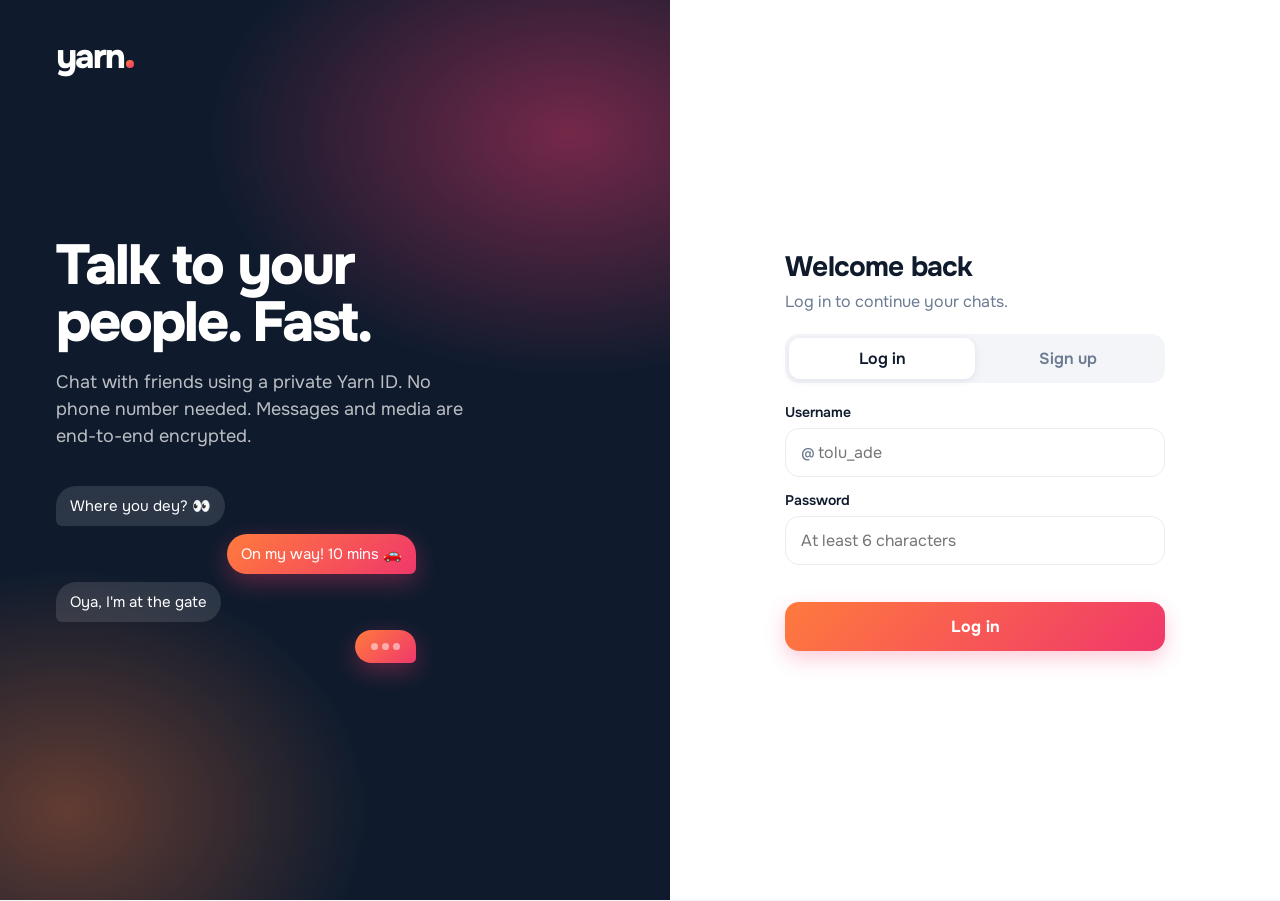
==== commit 5397ca93: "Add files via upload" ====
--- a/index.html
+++ b/index.html
@@ -9,10 +9,14 @@
 <meta name="mobile-web-app-capable" content="yes">
 <meta name="apple-mobile-web-app-status-bar-style" content="default">
 <meta name="apple-mobile-web-app-title" content="Yarn">
-<meta name="description" content="Private, end-to-end encrypted chats with just a username.">
+<meta name="description" content="Private chats with friends, groups, calls and vibes.">
+<meta property="og:title" content="Chat on Yarn">
+<meta property="og:description" content="Private chats with friends, groups, calls and vibes.">
+<meta property="og:type" content="website">
+<meta name="robots" content="noindex">
 <link rel="manifest" href="/manifest.json">
-<link rel="icon" type="image/png" sizes="192x192" href="/icons/icon-192.png">
-<link rel="apple-touch-icon" href="/icons/apple-touch-icon.png">
+<link rel="icon" type="image/png" sizes="192x192" href="/icon-192.png">
+<link rel="apple-touch-icon" href="/apple-touch-icon.png">
 <script>try{var t=(JSON.parse(localStorage.getItem('yarn_prefs')||'{}').theme)||'system';var d=t==='dark'||(t==='system'&&matchMedia('(prefers-color-scheme: dark)').matches);document.documentElement.dataset.theme=d?'dark':'light';}catch(e){}</script>
 <link rel="preconnect" href="https://fonts.googleapis.com">
 <link rel="preconnect" href="https://fonts.gstatic.com" crossorigin>
@@ -26,7 +30,7 @@
   <div class="auth-hero">
     <div class="brand light">yarn<span class="dot"></span></div>
     <h1>Talk to your people. Fast.</h1>
-    <p>End-to-end encrypted chats, groups and vibes with just a username. No phone number needed.</p>
+    <p>Chat with friends using a private Yarn ID. No phone number needed. Messages and media are end-to-end encrypted.</p>
     <div class="hero-chat" aria-hidden="true">
       <div class="hb in">Where you dey? 👀</div>
       <div class="hb out">On my way! 10 mins 🚗</div>
@@ -38,6 +42,7 @@
     <div class="auth-card">
       <h2 id="authTitle">Welcome back</h2>
       <p class="auth-sub" id="authSub">Log in to continue your chats.</p>
+      <p class="auth-link-note hidden" id="authLinkNote">🔗 Someone shared their Yarn profile with you. Log in or sign up to message them.</p>
       <div class="tabs" role="tablist">
         <button type="button" data-tab="login" class="on">Log in</button>
         <button type="button" data-tab="register">Sign up</button>
@@ -124,8 +129,15 @@
           <span class="avatar" id="chatAvatar"></span>
           <span class="chat-title-text"><strong id="chatName"></strong><small id="chatSub"></small></span>
         </button>
+        <button class="icon head-call" id="vidCallBtn" aria-label="Video call" title="Video call">
+          <svg viewBox="0 0 24 24"><rect x="2.5" y="6" width="13" height="12" rx="3" fill="none" stroke="currentColor" stroke-width="2"/><path d="M15.5 10.5l6-3.5v10l-6-3.5z" fill="none" stroke="currentColor" stroke-width="2" stroke-linejoin="round"/></svg>
+        </button>
+        <button class="icon head-call" id="callBtn" aria-label="Voice call" title="Voice call">
+          <svg viewBox="0 0 24 24"><path d="M6.6 3.5l2.6.4 1.3 4-1.9 1.6a12 12 0 0 0 5.9 5.9l1.6-1.9 4 1.3.4 2.6a2.5 2.5 0 0 1-2.6 2.6A16.5 16.5 0 0 1 4 6.1a2.5 2.5 0 0 1 2.6-2.6z" fill="none" stroke="currentColor" stroke-width="2" stroke-linejoin="round"/></svg>
+        </button>
       </header>
 
+      <div id="unknownBar" class="unknown-bar hidden"></div>
       <div id="msgs" class="msgs"></div>
 
       <div id="replyBar" class="reply-bar hidden">
@@ -139,16 +151,75 @@
             <svg viewBox="0 0 24 24"><rect x="3" y="5" width="18" height="14" rx="3.5" fill="none" stroke="currentColor" stroke-width="2"/><circle cx="9" cy="10" r="1.8" fill="currentColor"/><path d="M4 17l5-4 4 3 3-2 4 3" fill="none" stroke="currentColor" stroke-width="2" stroke-linejoin="round"/></svg>
           </button>
           <textarea id="text" rows="1" placeholder="Type a message" aria-label="Message"></textarea>
+          <button type="button" class="attach" id="camBtn" aria-label="Camera" title="Camera">
+            <svg viewBox="0 0 24 24"><path d="M4 8h3l2-3h6l2 3h3v11H4z" fill="none" stroke="currentColor" stroke-width="2" stroke-linejoin="round"/><circle cx="12" cy="13" r="3.6" fill="none" stroke="currentColor" stroke-width="2"/></svg>
+          </button>
         </div>
-        <button class="send" id="sendBtn" aria-label="Send">
-          <svg viewBox="0 0 24 24"><path d="M4.5 12.5L20 4l-5 16-3-6.5z" fill="currentColor"/></svg>
+        <button class="send" id="sendBtn" aria-label="Send or record voice">
+          <svg class="ic-send" viewBox="0 0 24 24"><path d="M4.5 12.5L20 4l-5 16-3-6.5z" fill="currentColor"/></svg>
+          <svg class="ic-mic" viewBox="0 0 24 24"><rect x="9" y="3" width="6" height="11" rx="3" fill="currentColor"/><path d="M5.5 11a6.5 6.5 0 0 0 13 0M12 17.5V21" fill="none" stroke="currentColor" stroke-width="2" stroke-linecap="round"/></svg>
+        </button>
+      </form>
+      <div id="recBar" class="rec-bar hidden">
+        <button class="icon rec-cancel" id="recCancel" aria-label="Delete recording">
+          <svg viewBox="0 0 24 24"><path d="M5 7h14M10 7V4h4v3M7 7l1 13h8l1-13" fill="none" stroke="currentColor" stroke-width="2" stroke-linejoin="round"/></svg>
+        </button>
+        <span class="rec-dot"></span><span id="recTime" class="rec-time">0:00</span>
+        <span class="rec-wave" aria-hidden="true"><i></i><i></i><i></i><i></i><i></i><i></i><i></i><i></i></span>
+        <button class="send ready" id="recSend" aria-label="Send voice message"><svg viewBox="0 0 24 24"><path d="M4.5 12.5L20 4l-5 16-3-6.5z" fill="currentColor"/></svg></button>
+      </div>
+    </div>
+    <div id="aiView" class="chat ai-chat hidden">
+      <header class="chat-head">
+        <button class="icon back" id="aiBack" aria-label="Back to chats">
+          <svg viewBox="0 0 24 24"><path d="M15 5l-7 7 7 7" fill="none" stroke="currentColor" stroke-width="2.4" stroke-linecap="round" stroke-linejoin="round"/></svg>
+        </button>
+        <div class="chat-title">
+          <span class="avatar ai-av">✨</span>
+          <span class="chat-title-text"><strong>Yarn AI</strong><small id="aiSub">Ask me anything</small></span>
+        </div>
+        <button class="icon" id="aiNew" aria-label="New AI chat" title="New chat">
+          <svg viewBox="0 0 24 24"><path d="M4 20l4-1 11-11-3-3L5 16z" fill="none" stroke="currentColor" stroke-width="2.2" stroke-linejoin="round"/></svg>
+        </button>
+      </header>
+      <div id="aiMsgs" class="msgs"></div>
+      <form id="aiForm" class="composer">
+        <div class="compose-box">
+          <button type="button" class="attach ai-img-btn ai-web-btn on" id="aiWebBtn" aria-label="Search the web" title="Search the web">
+            <svg viewBox="0 0 24 24"><circle cx="12" cy="12" r="9" fill="none" stroke="currentColor" stroke-width="2"/><path d="M3 12h18M12 3c2.5 2.7 3.8 5.7 3.8 9s-1.3 6.3-3.8 9c-2.5-2.7-3.8-5.7-3.8-9S9.5 5.7 12 3z" fill="none" stroke="currentColor" stroke-width="2" stroke-linejoin="round"/></svg>
+          </button>
+          <button type="button" class="attach ai-img-btn" id="aiImgBtn" aria-label="Create an image" title="Create an image">
+            <svg viewBox="0 0 24 24"><path d="M12 3a9 9 0 1 0 0 18c1.2 0 1.8-.8 1.8-1.7 0-.5-.2-.9-.5-1.2-.3-.3-.5-.7-.5-1.2 0-1 .8-1.7 1.7-1.7H16a5 5 0 0 0 5-5c0-4-4-7.2-9-7.2z" fill="none" stroke="currentColor" stroke-width="2" stroke-linejoin="round"/><circle cx="7.5" cy="11" r="1.3" fill="currentColor"/><circle cx="10" cy="7" r="1.3" fill="currentColor"/><circle cx="15" cy="7.5" r="1.3" fill="currentColor"/></svg>
+          </button>
+          <textarea id="aiText" rows="1" placeholder="Ask Yarn AI anything…" aria-label="Ask Yarn AI"></textarea>
+        </div>
+        <button class="send ready" id="aiSend" aria-label="Send">
+          <svg class="ic-send" viewBox="0 0 24 24"><path d="M4.5 12.5L20 4l-5 16-3-6.5z" fill="currentColor"/></svg>
+          <svg class="ic-stop" viewBox="0 0 24 24"><rect x="6" y="6" width="12" height="12" rx="2.5" fill="currentColor"/></svg>
         </button>
       </form>
     </div>
   </main>
 </section>
 
-<input type="file" id="fileIn" accept="image/*" class="hidden-input">
+<input type="file" id="fileIn" accept="image/*,video/*" class="hidden-input">
+
+<div id="cam" class="cam hidden">
+  <video id="camVideo" autoplay playsinline muted></video>
+  <div class="cam-flash" id="camFlash"></div>
+  <div class="cam-top">
+    <button class="cam-btn" id="camClose" aria-label="Close camera">✕</button>
+    <span id="camTimer" class="cam-timer">0:00</span>
+    <button class="cam-btn" id="camFlip" aria-label="Switch camera"><svg viewBox="0 0 24 24"><path d="M4 8h3l2-3h6l2 3h3v11H4z" fill="none" stroke="currentColor" stroke-width="2" stroke-linejoin="round"/><path d="M9 12.5a3 3 0 0 1 5.2-2M15 13.5a3 3 0 0 1-5.2 2" fill="none" stroke="currentColor" stroke-width="1.8" stroke-linecap="round"/><path d="M14.5 8.8v1.9h-1.9M9.5 17.2v-1.9h1.9" fill="none" stroke="currentColor" stroke-width="1.8" stroke-linecap="round"/></svg></button>
+  </div>
+  <div class="cam-bottom">
+    <button class="cam-btn" id="camGallery" aria-label="Choose from gallery"><svg viewBox="0 0 24 24"><rect x="3" y="5" width="18" height="14" rx="3" fill="none" stroke="currentColor" stroke-width="2"/><circle cx="9" cy="10" r="1.8" fill="currentColor"/><path d="M4 17l5-4 4 3 3-2 4 3" fill="none" stroke="currentColor" stroke-width="2" stroke-linejoin="round"/></svg></button>
+    <button class="shutter" id="camShutter" aria-label="Tap for photo, hold for video"><i></i></button>
+    <span class="cam-btn ghost"></span>
+  </div>
+  <p class="cam-hint" id="camHint">Tap for photo · Hold for video</p>
+  <div id="camPreview" class="cam-preview hidden"></div>
+</div>
 <div id="modal" class="modal hidden" role="dialog" aria-modal="true"><div class="sheet" id="sheet"></div></div>
 <div id="viewer" class="viewer hidden"><img id="viewerImg" alt=""></div>
 
@@ -157,12 +228,36 @@
   <div class="st-head">
     <span id="stAv"></span>
     <div class="st-who"><strong id="stName"></strong><small id="stTime"></small></div>
+    <button class="st-x hidden" id="stMute" aria-label="Sound on or off">🔊</button>
     <button class="st-x" id="stClose" aria-label="Close">✕</button>
   </div>
   <div class="st-body" id="stBody"></div>
   <button class="st-zone st-prev" id="stPrev" aria-label="Previous"></button>
   <button class="st-zone st-next" id="stNext" aria-label="Next"></button>
   <div class="st-foot" id="stFoot"></div>
+  <div class="st-paused">⏸ Paused · let go to continue</div>
+</div>
+
+<div id="call" class="call hidden">
+  <video id="remoteVid" autoplay playsinline muted></video>
+  <audio id="remoteAud" autoplay></audio>
+  <div class="call-info">
+    <div class="call-av" id="callAv"></div>
+    <h2 id="callName"></h2>
+    <p id="callStatus">Calling…</p>
+    <p class="call-lock">🔒 Encrypted call</p>
+  </div>
+  <video id="localVid" autoplay playsinline muted class="hidden"></video>
+  <div class="call-ctl" id="callCtl">
+    <button class="cbtn" id="cMute" aria-label="Mute"><svg viewBox="0 0 24 24"><rect x="9" y="3" width="6" height="11" rx="3" fill="currentColor"/><path d="M5.5 11a6.5 6.5 0 0 0 13 0M12 17.5V21" fill="none" stroke="currentColor" stroke-width="2" stroke-linecap="round"/><path class="slash" d="M4 4l16 16" stroke="currentColor" stroke-width="2.2" stroke-linecap="round"/></svg><span>Mute</span></button>
+    <button class="cbtn vid-only" id="cCam" aria-label="Camera on or off"><svg viewBox="0 0 24 24"><rect x="2.5" y="6" width="13" height="12" rx="3" fill="none" stroke="currentColor" stroke-width="2"/><path d="M15.5 10.5l6-3.5v10l-6-3.5z" fill="none" stroke="currentColor" stroke-width="2" stroke-linejoin="round"/><path class="slash" d="M3 4l17 16" stroke="currentColor" stroke-width="2.2" stroke-linecap="round"/></svg><span>Camera</span></button>
+    <button class="cbtn vid-only" id="cFlip" aria-label="Switch camera"><svg viewBox="0 0 24 24"><path d="M4 8h3l2-3h6l2 3h3v11H4z" fill="none" stroke="currentColor" stroke-width="2" stroke-linejoin="round"/><path d="M9 12.5a3 3 0 0 1 5.2-2M15 13.5a3 3 0 0 1-5.2 2" fill="none" stroke="currentColor" stroke-width="1.8" stroke-linecap="round"/></svg><span>Flip</span></button>
+    <button class="cbtn end" id="cEnd" aria-label="End call"><svg viewBox="0 0 24 24"><path d="M3 14.5c4.8-4.4 13.2-4.4 18 0l-2.2 2.6-3.3-1.3v-2.5a10 10 0 0 0-7 0v2.5l-3.3 1.3z" fill="currentColor"/></svg><span>End</span></button>
+  </div>
+  <div class="call-ctl incoming hidden" id="callIn">
+    <button class="cbtn end" id="cDecline" aria-label="Decline"><svg viewBox="0 0 24 24"><path d="M3 14.5c4.8-4.4 13.2-4.4 18 0l-2.2 2.6-3.3-1.3v-2.5a10 10 0 0 0-7 0v2.5l-3.3 1.3z" fill="currentColor"/></svg><span>Decline</span></button>
+    <button class="cbtn accept" id="cAccept" aria-label="Accept"><svg viewBox="0 0 24 24"><path d="M6.6 3.5l2.6.4 1.3 4-1.9 1.6a12 12 0 0 0 5.9 5.9l1.6-1.9 4 1.3.4 2.6a2.5 2.5 0 0 1-2.6 2.6A16.5 16.5 0 0 1 4 6.1a2.5 2.5 0 0 1 2.6-2.6z" fill="currentColor"/></svg><span>Accept</span></button>
+  </div>
 </div>
 
 <div id="lock" class="lock hidden">
--- a/style.css
+++ b/style.css
@@ -456,3 +456,258 @@
 [data-theme=dark] .switch { background: #334155; }
 [data-theme=dark] .code span { background: #172234; }
 [data-theme=dark] .m .img.loading { background: linear-gradient(100deg, rgba(255,255,255,.05) 30%, rgba(255,255,255,.12) 50%, rgba(255,255,255,.05) 70%); background-size: 300% 100%; }
+
+/* ================= v4: clear delivery & seen ticks ================= */
+.m.mine .tick { width: 18px; height: 12px; }
+.m.mine.st-sent .tick { opacity: .6; }
+.m.mine.st-delivered .tick { opacity: 1; color: #fff; }
+.m.mine.st-read .tick { color: #67E8F9; opacity: 1; filter: drop-shadow(0 0 1.5px rgba(8,47,73,.9)); }
+.m.mine.st-read .meta { color: #fff; }
+.seen-label { align-self: flex-end; display: inline-flex; align-items: center; gap: 5px; font-size: 12.5px; font-weight: 600; color: var(--muted); margin: 3px 4px 6px; padding: 2px 4px; cursor: default; }
+.seen-label.tap { cursor: pointer; }
+.seen-label.read { color: #0284C7; }
+.seen-label .eye { width: 16px; height: 16px; }
+.seen-sec { display: flex; align-items: center; gap: 6px; color: #0284C7 !important; }
+.seen-sec .eye { width: 16px; height: 16px; }
+.ci-tick { display: inline-flex; vertical-align: -2px; margin-right: 3px; color: var(--muted); }
+.ci-tick .tick { width: 18px; height: 12px; }
+.ci-tick.read { color: #0EA5E9; }
+[data-theme=dark] .seen-label.read, [data-theme=dark] .seen-sec { color: #38BDF8 !important; }
+
+/* ================= v5: camera, voice notes, videos, forward, paused vibes ================= */
+/* composer: mic when empty, send when typing */
+.send { background: var(--grad) !important; box-shadow: 0 6px 16px rgba(240,56,107,.3); }
+.send .ic-send { display: none; }
+.send .ic-mic { display: block; margin: 0; }
+.send.ready .ic-send { display: block; }
+.send.ready .ic-mic { display: none; }
+#camBtn { margin-left: -4px; }
+.rec-bar { display: flex; align-items: center; gap: 10px; padding: 10px 12px calc(10px + env(safe-area-inset-bottom, 0px)); background: rgba(255,255,255,.95); border-top: 1px solid var(--line); }
+.rec-cancel { color: var(--danger); }
+.rec-dot { width: 11px; height: 11px; border-radius: 50%; background: #EF4444; animation: blink 1s infinite; flex: none; }
+.rec-time { font-variant-numeric: tabular-nums; font-weight: 700; color: var(--ink); min-width: 44px; }
+.rec-wave { flex: 1; display: flex; align-items: center; gap: 4px; height: 28px; overflow: hidden; }
+.rec-wave i { flex: 1; max-width: 6px; border-radius: 3px; background: var(--pink); opacity: .7; animation: wave 1s ease-in-out infinite; }
+.rec-wave i:nth-child(2n) { animation-delay: .15s; } .rec-wave i:nth-child(3n) { animation-delay: .3s; } .rec-wave i:nth-child(5n) { animation-delay: .45s; }
+@keyframes wave { 0%, 100% { height: 6px; } 50% { height: 26px; } }
+.rec-bar .send { flex: none; }
+[data-theme=dark] .rec-bar { background: rgba(15,23,38,.94); }
+
+/* voice note bubble */
+.voice { display: flex; align-items: center; gap: 10px; min-width: 210px; padding: 2px 0 2px; cursor: pointer; }
+.vplay { width: 40px; height: 40px; border-radius: 50%; display: grid; place-items: center; background: var(--grad); color: #fff; flex: none; }
+.m.mine .vplay { background: #fff; color: var(--pink); }
+.vplay svg { width: 20px; height: 20px; }
+.voice.loading .vplay { opacity: .6; animation: blink 1s infinite; }
+.vtrack { flex: 1; display: flex; flex-direction: column; gap: 5px; }
+.vbar { height: 5px; border-radius: 3px; background: rgba(15,27,45,.12); overflow: hidden; }
+.m.mine .vbar { background: rgba(255,255,255,.35); }
+.vbar i { display: block; height: 100%; width: 0; background: var(--pink); border-radius: 3px; transition: width .2s linear; }
+.m.mine .vbar i { background: #fff; }
+.vdur { font-size: 12px; opacity: .75; font-variant-numeric: tabular-nums; }
+[data-theme=dark] .vbar { background: rgba(255,255,255,.15); }
+
+/* video bubble */
+.vid { display: block; margin: -4px -8px 5px; border-radius: 16px; overflow: hidden; background: #0B1220; position: relative; }
+.vid video { display: block; width: 100%; max-height: 420px; background: #000; }
+.vid.idle { min-width: 220px; height: 160px; display: grid; place-items: center; cursor: pointer; background: radial-gradient(circle at 50% 40%, #24324A, #0B1220); color: #fff; }
+.vid-play { width: 56px; height: 56px; border-radius: 50%; background: rgba(255,255,255,.18); backdrop-filter: blur(6px); display: grid; place-items: center; font-size: 22px; padding-left: 4px; }
+.vid-info { position: absolute; left: 10px; right: 10px; bottom: 8px; font-size: 12.5px; opacity: .85; text-align: center; }
+.vid.loading .vid-play { animation: blink 1s infinite; }
+.fwd-tag { font-size: 12px; font-style: italic; opacity: .7; margin-bottom: 3px; }
+.ulist.fwd .urow { cursor: pointer; }
+.ulist.fwd input { width: 20px; height: 20px; accent-color: var(--pink); flex: none; }
+
+/* camera */
+.cam { position: fixed; inset: 0; z-index: 95; background: #000; color: #fff; overflow: hidden; }
+.cam video#camVideo { position: absolute; inset: 0; width: 100%; height: 100%; object-fit: cover; }
+.cam video.mirror { transform: scaleX(-1); }
+.cam-flash { position: absolute; inset: 0; background: #fff; opacity: 0; pointer-events: none; }
+.cam-flash.go { animation: camflash .35s ease-out; }
+@keyframes camflash { from { opacity: .85; } to { opacity: 0; } }
+.cam-top { position: absolute; top: 0; left: 0; right: 0; display: flex; justify-content: space-between; align-items: center; padding: calc(12px + env(safe-area-inset-top, 0px)) 14px 12px; background: linear-gradient(rgba(0,0,0,.45), transparent); z-index: 2; }
+.cam-bottom { position: absolute; left: 0; right: 0; bottom: 0; display: flex; justify-content: space-around; align-items: center; padding: 18px 20px calc(44px + env(safe-area-inset-bottom, 0px)); background: linear-gradient(transparent, rgba(0,0,0,.55)); z-index: 2; }
+.cam-btn { width: 48px; height: 48px; border-radius: 50%; background: rgba(255,255,255,.16); backdrop-filter: blur(8px); color: #fff; display: grid; place-items: center; font-size: 20px; }
+.cam-btn svg { width: 24px; height: 24px; }
+.cam-btn.ghost { background: transparent; backdrop-filter: none; }
+.shutter { width: 80px; height: 80px; border-radius: 50%; border: 5px solid #fff; display: grid; place-items: center; touch-action: none; -webkit-user-select: none; user-select: none; }
+.shutter i { width: 62px; height: 62px; border-radius: 50%; background: #fff; transition: all .2s; }
+.cam.recording .shutter { border-color: rgba(255,255,255,.6); transform: scale(1.12); }
+.cam.recording .shutter i { background: #EF4444; width: 34px; height: 34px; border-radius: 10px; }
+.cam-timer { font-weight: 700; font-variant-numeric: tabular-nums; background: #EF4444; padding: 5px 12px; border-radius: 999px; font-size: 14px; visibility: hidden; }
+.cam.recording .cam-timer { visibility: visible; }
+.cam-hint { position: absolute; left: 0; right: 0; bottom: calc(14px + env(safe-area-inset-bottom, 0px)); text-align: center; font-size: 13px; opacity: .8; z-index: 2; }
+.cam.recording .cam-hint { visibility: hidden; }
+.cam-preview { position: absolute; inset: 0; z-index: 5; background: #000; display: flex; flex-direction: column; }
+.cp-media { flex: 1; min-height: 0; display: grid; place-items: center; }
+.cp-media img, .cp-media video { max-width: 100%; max-height: 100%; object-fit: contain; }
+.cp-bar { display: flex; align-items: center; gap: 10px; padding: 12px 12px calc(14px + env(safe-area-inset-bottom, 0px)); background: rgba(0,0,0,.8); }
+.cp-bar input { flex: 1; min-width: 0; border: 0; border-radius: 22px; padding: 12px 16px; font-size: 16px; background: rgba(255,255,255,.14); color: #fff; outline: none; }
+.cp-bar input::placeholder { color: rgba(255,255,255,.6); }
+
+/* vibes: video + pause */
+.st-body video { max-width: 100%; max-height: 100%; }
+.st-paused { white-space: nowrap; position: absolute; top: calc(70px + env(safe-area-inset-top, 0px)); left: 50%; transform: translateX(-50%); background: rgba(0,0,0,.55); padding: 7px 14px; border-radius: 999px; font-size: 13px; font-weight: 600; z-index: 4; opacity: 0; pointer-events: none; transition: opacity .15s; }
+.story.paused .st-paused { opacity: 1; }
+.story.paused .st-head, .story.paused .st-foot, .story.paused .st-bars { opacity: 0; transition: opacity .15s; }
+.st-zone { touch-action: none; -webkit-user-select: none; user-select: none; -webkit-touch-callout: none; }
+
+/* ================= v6: devices ================= */
+.dev-note { margin: 0 2px 6px; font-size: 13px; }
+.urow.dev { cursor: default; }
+.dev-ic { width: 40px; height: 40px; border-radius: 12px; background: var(--bg); display: grid; place-items: center; font-size: 20px; flex: none; }
+
+/* ================= v7: voice & video calls ================= */
+.head-call { color: var(--ink); }
+.head-call:hover { color: var(--pink); }
+.call { position: fixed; inset: 0; z-index: 98; color: #fff; overflow: hidden; display: flex; flex-direction: column; align-items: center;
+  background: radial-gradient(600px 500px at 50% 25%, rgba(240,56,107,.35), transparent 65%), radial-gradient(500px 400px at 50% 100%, rgba(255,122,61,.25), transparent 60%), #0B1220; animation: fade .2s; }
+.call #remoteVid { position: absolute; inset: 0; width: 100%; height: 100%; object-fit: cover; background: #000; opacity: 0; transition: opacity .3s; }
+.call.has-video.live #remoteVid { opacity: 1; }
+.call-info { position: relative; z-index: 2; text-align: center; margin-top: calc(14vh + env(safe-area-inset-top, 0px)); display: flex; flex-direction: column; align-items: center; gap: 6px; padding: 0 20px; transition: all .3s; }
+.call-av { position: relative; margin-bottom: 14px; }
+.call-av .avatar { width: 120px; height: 120px; font-size: 40px; border: 4px solid rgba(255,255,255,.15); }
+.call.ringing .call-av::before, .call:not(.live) .call-av::before, .call.ringing .call-av::after, .call:not(.live) .call-av::after {
+  content: ''; position: absolute; inset: -4px; border-radius: 50%; border: 2px solid rgba(255,255,255,.35); animation: pulse 1.8s ease-out infinite; }
+.call.ringing .call-av::after, .call:not(.live) .call-av::after { animation-delay: .9s; }
+@keyframes pulse { from { transform: scale(1); opacity: .9; } to { transform: scale(1.6); opacity: 0; } }
+.call-info h2 { font-size: 28px; letter-spacing: -0.02em; text-shadow: 0 2px 10px rgba(0,0,0,.4); }
+#callStatus { font-size: 16px; opacity: .85; font-variant-numeric: tabular-nums; text-shadow: 0 1px 6px rgba(0,0,0,.5); }
+.call-lock { font-size: 12.5px; opacity: .6; margin-top: 4px; }
+.call.has-video.live .call-info { margin-top: calc(14px + env(safe-area-inset-top, 0px)); flex-direction: row; gap: 10px; background: rgba(0,0,0,.35); padding: 8px 14px 8px 8px; border-radius: 999px; backdrop-filter: blur(10px); }
+.call.has-video.live .call-av { margin: 0; }
+.call.has-video.live .call-av .avatar { width: 36px; height: 36px; font-size: 14px; border-width: 0; }
+.call.has-video.live .call-info h2 { font-size: 15px; }
+.call.has-video.live #callStatus { font-size: 13px; }
+.call.has-video.live .call-lock { display: none; }
+#localVid { position: absolute; z-index: 3; right: 14px; top: calc(70px + env(safe-area-inset-top, 0px)); width: 108px; height: 150px; object-fit: cover; border-radius: 16px; border: 2px solid rgba(255,255,255,.25); box-shadow: 0 10px 30px rgba(0,0,0,.4); background: #111; }
+#localVid.mirror { transform: scaleX(-1); }
+#localVid.dim { opacity: .25; }
+.call:not(.has-video) #localVid { top: auto; bottom: calc(150px + env(safe-area-inset-bottom, 0px)); }
+.call-ctl { position: absolute; z-index: 3; left: 0; right: 0; bottom: 0; display: flex; justify-content: center; gap: 18px; padding: 24px 16px calc(36px + env(safe-area-inset-bottom, 0px)); background: linear-gradient(transparent, rgba(0,0,0,.55)); }
+.call-ctl.incoming { gap: 70px; }
+.cbtn { display: flex; flex-direction: column; align-items: center; gap: 7px; color: #fff; font-size: 12.5px; font-weight: 600; }
+.cbtn svg { width: 62px; height: 62px; padding: 17px; border-radius: 50%; background: rgba(255,255,255,.16); backdrop-filter: blur(8px); transition: background .15s, transform .1s; }
+.cbtn:active svg { transform: scale(.92); }
+.cbtn .slash { opacity: 0; }
+.cbtn.off svg { background: #fff; color: #0B1220; }
+.cbtn.off .slash { opacity: 1; }
+.cbtn.end svg { background: #EF4444; transform: rotate(0deg); }
+.cbtn.accept svg { background: #22C55E; animation: wiggle 1.2s ease-in-out infinite; }
+@keyframes wiggle { 0%, 60%, 100% { transform: rotate(0); } 10%, 30%, 50% { transform: rotate(-14deg); } 20%, 40% { transform: rotate(14deg); } }
+.call:not(.video) .vid-only { display: none; }
+@media (min-width: 761px) { #localVid { width: 180px; height: 135px; } }
+
+/* ================= v8: Yarn AI ================= */
+.ai-av { background: conic-gradient(from 200deg, #6366F1, #EC4899, #F59E0B, #22C55E, #6366F1) !important; font-size: 22px; }
+.chat-title .ai-av { font-size: 18px; }
+.ai-item .ci-name { display: flex; align-items: center; gap: 6px; }
+.ai-badge { font-size: 10px; font-weight: 800; letter-spacing: .05em; color: #fff; background: linear-gradient(135deg,#6366F1,#EC4899); padding: 2px 6px; border-radius: 6px; }
+.ai-item { background: linear-gradient(90deg, rgba(99,102,241,.06), transparent 70%); }
+.ai-chat .chat-title { cursor: default; }
+.ai-chat .chat-title:hover { background: none; }
+.m.ai-a { max-width: min(88%, 640px); }
+.ai-who { color: #7C3AED; }
+.txt.md { white-space: normal; line-height: 1.55; }
+.txt.md ul, .txt.md ol { margin: 6px 0; padding-left: 20px; }
+.txt.md li { margin: 3px 0; }
+.txt.md h4 { font-size: 15.5px; margin: 8px 0 4px; }
+.txt.md code { font-family: ui-monospace, Menlo, monospace; font-size: 13.5px; background: rgba(15,27,45,.07); padding: 1px 5px; border-radius: 5px; }
+.txt.md pre { background: #0F1B2D; color: #E2E8F0; padding: 10px 12px; border-radius: 10px; overflow-x: auto; margin: 6px 0; }
+.txt.md pre code { background: none; padding: 0; color: inherit; }
+.ai-acts { display: flex; gap: 6px; margin-top: 6px; }
+.ai-acts button { font-size: 12.5px; font-weight: 600; color: var(--muted); background: var(--bg); padding: 5px 10px; border-radius: 999px; }
+.ai-err .txt { color: var(--danger); }
+.ai-dots { display: inline-flex; gap: 4px; padding: 4px 0; }
+.ai-dots i { width: 7px; height: 7px; border-radius: 50%; background: #A78BFA; animation: blink 1.2s infinite; }
+.ai-dots i:nth-child(2) { animation-delay: .2s; } .ai-dots i:nth-child(3) { animation-delay: .4s; }
+.ai-empty { margin: auto; max-width: 440px; text-align: center; padding: 20px 8px; display: flex; flex-direction: column; align-items: center; gap: 10px; }
+.ai-orb { width: 78px; height: 78px; border-radius: 50%; display: grid; place-items: center; font-size: 36px; background: conic-gradient(from 200deg, #6366F1, #EC4899, #F59E0B, #22C55E, #6366F1); box-shadow: 0 14px 40px rgba(124,58,237,.35); animation: orb 6s linear infinite; }
+@keyframes orb { to { filter: hue-rotate(360deg); } }
+.ai-empty h2 { color: var(--ink); font-size: 22px; letter-spacing: -0.02em; }
+.ai-empty > p { color: var(--muted); line-height: 1.5; }
+.ai-chips { display: grid; grid-template-columns: 1fr 1fr; gap: 8px; width: 100%; margin-top: 8px; }
+.ai-chips button { text-align: left; background: var(--panel); border: 1px solid var(--line); border-radius: 16px; padding: 12px; font-size: 13.5px; line-height: 1.35; color: var(--text); display: flex; flex-direction: column; gap: 6px; transition: transform .1s, border-color .15s; }
+.ai-chips button:hover { border-color: #A78BFA; }
+.ai-chips button:active { transform: scale(.97); }
+.ai-chips span { font-size: 20px; }
+.ai-note { font-size: 12.5px !important; margin-top: 6px; }
+#aiSend .ic-stop { display: none; }
+#aiSend.busy .ic-send { display: none; }
+#aiSend.busy .ic-stop { display: block; }
+[data-theme=dark] .ai-item { background: linear-gradient(90deg, rgba(139,92,246,.12), transparent 70%); }
+[data-theme=dark] .txt.md code { background: rgba(255,255,255,.08); }
+[data-theme=dark] .ai-who { color: #C4B5FD; }
+
+/* ================= v9: AI images ================= */
+.ai-img-btn.on { color: #fff; background: linear-gradient(135deg,#6366F1,#EC4899); }
+.ai-img { min-width: 220px; margin: 2px -6px 4px !important; border-radius: 14px !important; }
+.ai-img img { max-height: 420px; }
+.ai-img-wait { display: grid; place-items: center; gap: 8px; width: 240px; height: 240px; border-radius: 14px; margin: 2px 0 4px; font-size: 14px; font-weight: 600; color: var(--muted); text-align: center;
+  background: linear-gradient(110deg, rgba(99,102,241,.08) 30%, rgba(236,72,153,.18) 50%, rgba(99,102,241,.08) 70%); background-size: 300% 100%; animation: shimmer 1.4s infinite linear; }
+.ai-img-wait span { font-size: 36px; animation: blink 1.2s infinite; }
+.ai-img-wait.gone { animation: none; background: var(--bg); height: auto; padding: 18px; width: auto; }
+.ai-acts { flex-wrap: wrap; }
+
+/* ================= v10: AI web search & sources ================= */
+.ai-web-btn.on { color: #fff; background: linear-gradient(135deg, #0EA5E9, #6366F1); }
+.ai-searching { display: inline-flex; align-items: center; gap: 8px; color: #0369A1; font-weight: 600; font-size: 14.5px; }
+.ai-searching .ai-dots i { background: #38BDF8; }
+.ai-srcs { display: flex; flex-wrap: wrap; gap: 6px; margin: 8px 0 2px; }
+.ai-src { display: inline-flex; align-items: center; gap: 6px; max-width: 100%; padding: 4px 10px 4px 5px; border-radius: 999px; background: var(--bg); color: var(--text); font-size: 12.5px; font-weight: 600; text-decoration: none; white-space: nowrap; overflow: hidden; text-overflow: ellipsis; border: 1px solid var(--line); }
+.ai-src b { display: inline-grid; place-items: center; width: 18px; height: 18px; border-radius: 50%; background: #0EA5E9; color: #fff; font-size: 11px; flex: none; }
+.ai-src:hover { border-color: #38BDF8; }
+.txt.md a.ai-cite { display: inline-grid; place-items: center; min-width: 17px; height: 17px; padding: 0 4px; margin: 0 1px; border-radius: 9px; background: #E0F2FE; color: #0369A1; font-size: 11px; font-weight: 700; text-decoration: none; vertical-align: 2px; }
+.ai-notice { font-size: 12.5px; color: var(--muted); font-style: italic; margin-top: 6px; line-height: 1.4; }
+.ai-model { font-size: 11.5px; color: var(--muted); margin-top: 6px; opacity: .85; }
+[data-theme=dark] .ai-searching { color: #7DD3FC; }
+[data-theme=dark] .txt.md a.ai-cite { background: #0C4A6E; color: #BAE6FD; }
+
+/* ================= v11: Yarn ID, profile links, archive, safety ================= */
+.idcard { display: flex; flex-direction: column; align-items: center; gap: 6px; background: var(--bg); border: 1px solid var(--line); border-radius: 18px; padding: 14px; margin: 10px 0 4px; text-align: center; }
+.idcard > span { font-size: 12.5px; font-weight: 700; color: var(--muted); letter-spacing: .02em; }
+.idcard strong { font-size: 26px; letter-spacing: .08em; color: var(--ink); font-variant-numeric: tabular-nums; }
+.idcard small { color: var(--muted); font-size: 12.5px; line-height: 1.4; }
+.idcard .row { margin-top: 4px; width: 100%; }
+.id-in { letter-spacing: .12em; font-variant-numeric: tabular-nums; font-weight: 600; }
+.qr-box { display: grid; place-items: center; margin: 12px 0 8px; }
+.qr { width: min(240px, 70vw); height: auto; border-radius: 14px; box-shadow: 0 6px 24px rgba(15,27,45,.12); }
+.link-box { background: var(--bg); border-radius: 12px; padding: 10px 12px; overflow-x: auto; }
+.link-box code { font-size: 12.5px; white-space: nowrap; color: var(--text); }
+.info-box { background: var(--bg); border-radius: 14px; padding: 12px 14px; font-size: 13.5px; line-height: 1.5; color: var(--text); margin-top: 12px; }
+.auth-link-note { background: #E0F2FE; color: #075985; border-radius: 12px; padding: 10px 12px; font-size: 14px; line-height: 1.4; margin: -8px 0 16px; }
+.small { font-size: 12.5px !important; }
+.unknown-bar { background: #FFF7E6; border-bottom: 1px solid #F5D9A8; padding: 10px 12px; font-size: 13.5px; color: #7A4B00; }
+.unknown-bar p { margin: 0 0 8px; line-height: 1.4; }
+.ub-acts { display: flex; gap: 6px; flex-wrap: wrap; }
+.ub-acts button { background: #fff; border: 1px solid #F0D3A0; border-radius: 999px; padding: 6px 12px; font-size: 13px; font-weight: 600; color: #7A4B00; }
+.ub-acts button[data-ub="x"] { margin-left: auto; padding: 6px 10px; }
+.radio-list { display: flex; flex-direction: column; gap: 2px; }
+.radio-list label { display: flex; align-items: center; gap: 10px; padding: 9px 4px; font-size: 15px; color: var(--text); }
+.radio-list input, .rp-msg input { width: 18px; height: 18px; accent-color: var(--pink); flex: none; }
+.rp-msgs { max-height: 220px; overflow-y: auto; border: 1px solid var(--line); border-radius: 14px; }
+.rp-msg { display: flex; gap: 10px; align-items: flex-start; padding: 9px 12px; border-bottom: 1px solid var(--line); font-size: 13.5px; color: var(--text); }
+.rp-msg:last-child { border-bottom: 0; }
+.rp-msg b { color: var(--muted); font-weight: 600; margin-right: 4px; }
+button.e2e-note { border: 0; font: inherit; cursor: pointer; }
+.enc-info p { font-size: 14px; line-height: 1.5; color: var(--text); margin: 0 0 12px; }
+.enc-info b { color: var(--ink); }
+/* archive */
+.arch-av { background: linear-gradient(135deg, #64748B, #334155) !important; font-size: 20px; }
+.arch-row .ci-name { font-weight: 700; }
+.muted-badge { background: #94A3B8 !important; }
+.arch-head { padding: 6px 12px 10px; }
+.arch-head button { color: var(--pink); font-weight: 700; padding: 6px 0; }
+.arch-head p { font-size: 12.5px; color: var(--muted); line-height: 1.4; margin: 2px 0 0; }
+.chat-item { position: relative; touch-action: pan-y; transition: transform .18s; background: var(--panel); }
+.chat-item.swiping { transition: none; }
+.swipe-hint { position: absolute; right: -130px; top: 50%; transform: translateY(-50%); font-size: 13px; font-weight: 700; color: #fff; background: #64748B; padding: 8px 12px; border-radius: 12px; opacity: 0; transition: opacity .15s, background .15s; pointer-events: none; white-space: nowrap; }
+.chat-item.swiping .swipe-hint { opacity: 1; }
+.chat-item.swipe-go .swipe-hint { background: var(--pink); }
+.chat-list { overflow-x: hidden; }
+.toast.actionable { pointer-events: auto; display: flex; align-items: center; gap: 12px; }
+.toast-btn { color: #FDBA74; font-weight: 800; padding: 2px 4px; }
+[data-theme=dark] .unknown-bar { background: #2A2412; border-color: #4A3B12; color: #F5D9A8; }
+[data-theme=dark] .ub-acts button { background: #1B2638; border-color: #4A3B12; color: #F5D9A8; }
+[data-theme=dark] .auth-link-note { background: #0C4A6E; color: #BAE6FD; }
+[data-theme=dark] .toast-btn { color: #C2410C; }
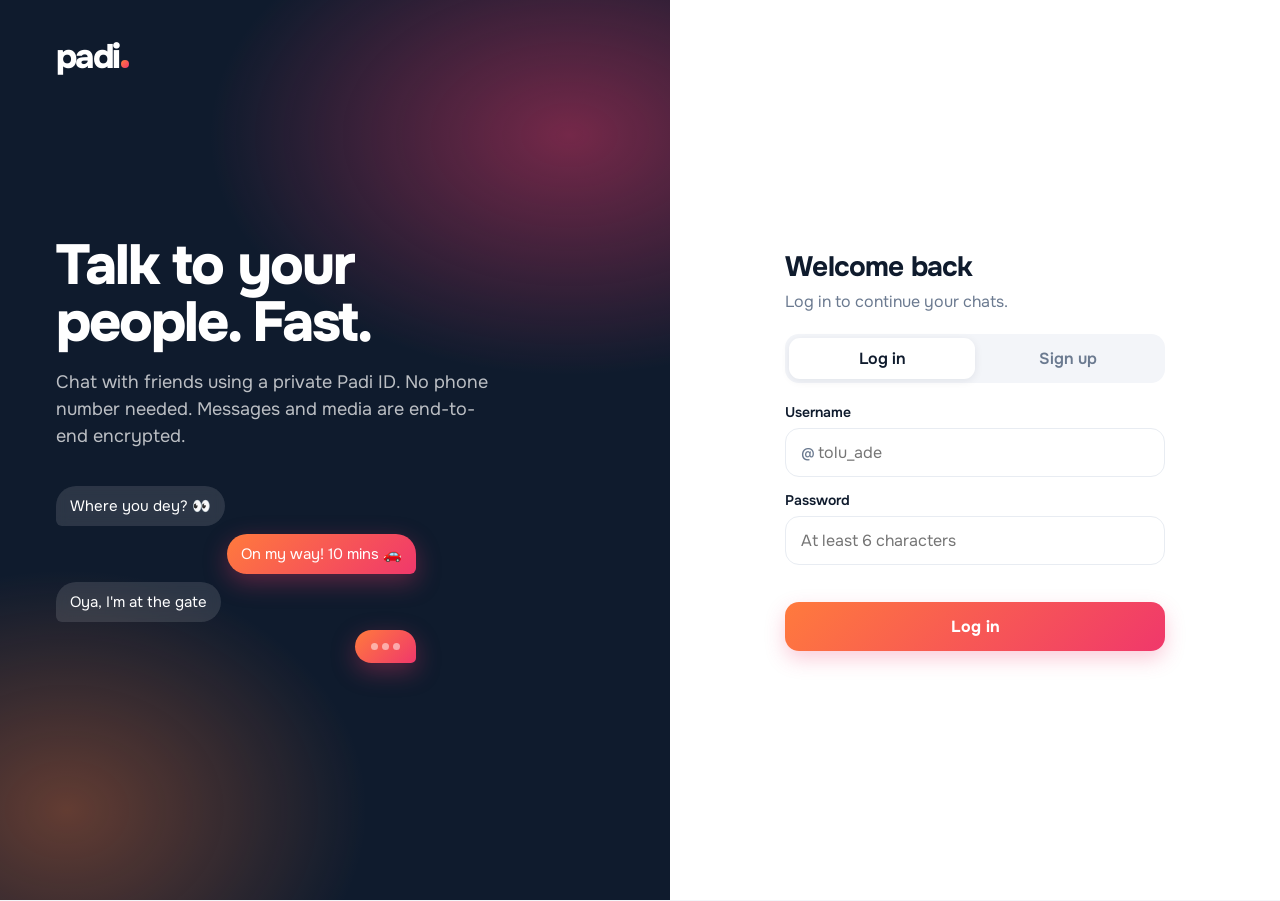
==== commit f3e8a9d2: "Add files via upload" ====
--- a/index.html
+++ b/index.html
@@ -4,13 +4,13 @@
 <meta charset="utf-8">
 <meta name="viewport" content="width=device-width, initial-scale=1, viewport-fit=cover, interactive-widget=resizes-content">
 <meta name="theme-color" content="#FFFFFF">
-<title>Yarn</title>
+<title>Padi</title>
 <meta name="apple-mobile-web-app-capable" content="yes">
 <meta name="mobile-web-app-capable" content="yes">
 <meta name="apple-mobile-web-app-status-bar-style" content="default">
-<meta name="apple-mobile-web-app-title" content="Yarn">
+<meta name="apple-mobile-web-app-title" content="Padi">
 <meta name="description" content="Private chats with friends, groups, calls and vibes.">
-<meta property="og:title" content="Chat on Yarn">
+<meta property="og:title" content="Chat on Padi">
 <meta property="og:description" content="Private chats with friends, groups, calls and vibes.">
 <meta property="og:type" content="website">
 <meta name="robots" content="noindex">
@@ -28,9 +28,9 @@
 <!-- Login / sign up -->
 <section id="auth" class="auth hidden">
   <div class="auth-hero">
-    <div class="brand light">yarn<span class="dot"></span></div>
+    <div class="brand light">padi<span class="dot"></span></div>
     <h1>Talk to your people. Fast.</h1>
-    <p>Chat with friends using a private Yarn ID. No phone number needed. Messages and media are end-to-end encrypted.</p>
+    <p>Chat with friends using a private Padi ID. No phone number needed. Messages and media are end-to-end encrypted.</p>
     <div class="hero-chat" aria-hidden="true">
       <div class="hb in">Where you dey? 👀</div>
       <div class="hb out">On my way! 10 mins 🚗</div>
@@ -42,7 +42,7 @@
     <div class="auth-card">
       <h2 id="authTitle">Welcome back</h2>
       <p class="auth-sub" id="authSub">Log in to continue your chats.</p>
-      <p class="auth-link-note hidden" id="authLinkNote">🔗 Someone shared their Yarn profile with you. Log in or sign up to message them.</p>
+      <p class="auth-link-note hidden" id="authLinkNote">🔗 Someone shared their Padi profile with you. Log in or sign up to message them.</p>
       <div class="tabs" role="tablist">
         <button type="button" data-tab="login" class="on">Log in</button>
         <button type="button" data-tab="register">Sign up</button>
@@ -68,7 +68,7 @@
 <section id="app" class="app hidden">
   <aside class="side">
     <header class="side-head">
-      <div class="brand sm">yarn<span class="dot"></span></div>
+      <div class="brand sm">padi<span class="dot"></span></div>
       <div class="head-actions">
         <button class="icon" id="newGroupBtn" aria-label="New group" title="New group">
           <svg viewBox="0 0 24 24"><circle cx="9" cy="8" r="3.2" fill="none" stroke="currentColor" stroke-width="2"/><path d="M3 19c.6-3.3 3-5 6-5s5.4 1.7 6 5" fill="none" stroke="currentColor" stroke-width="2" stroke-linecap="round"/><path d="M18 8v6M15 11h6" stroke="currentColor" stroke-width="2" stroke-linecap="round"/></svg>
@@ -117,7 +117,7 @@
     <div id="empty" class="pane-empty">
       <div class="empty-art" aria-hidden="true"><span class="hb in">Hi 👋</span><span class="hb out">Hey! What's up?</span></div>
       <h2>Your chats live here</h2>
-      <p>Pick a conversation, or start a new one with someone's username.</p>
+      <p>Pick a conversation, or start a new one with a friend's Padi ID.</p>
     </div>
 
     <div id="chatView" class="chat hidden">
@@ -154,11 +154,16 @@
           <button type="button" class="attach" id="camBtn" aria-label="Camera" title="Camera">
             <svg viewBox="0 0 24 24"><path d="M4 8h3l2-3h6l2 3h3v11H4z" fill="none" stroke="currentColor" stroke-width="2" stroke-linejoin="round"/><circle cx="12" cy="13" r="3.6" fill="none" stroke="currentColor" stroke-width="2"/></svg>
           </button>
+          <div class="rec-hold" id="recHold" aria-hidden="true">
+            <span class="rec-dot"></span><span id="recHoldTime" class="rec-time">0:00</span>
+            <span class="rec-slide"><svg viewBox="0 0 24 24"><path d="M15 5l-7 7 7 7" fill="none" stroke="currentColor" stroke-width="2.4" stroke-linecap="round" stroke-linejoin="round"/></svg><span id="recSlideTxt">Slide to cancel</span></span>
+          </div>
         </div>
-        <button class="send" id="sendBtn" aria-label="Send or record voice">
+        <button class="send" id="sendBtn" aria-label="Send, or hold to record a voice message">
           <svg class="ic-send" viewBox="0 0 24 24"><path d="M4.5 12.5L20 4l-5 16-3-6.5z" fill="currentColor"/></svg>
           <svg class="ic-mic" viewBox="0 0 24 24"><rect x="9" y="3" width="6" height="11" rx="3" fill="currentColor"/><path d="M5.5 11a6.5 6.5 0 0 0 13 0M12 17.5V21" fill="none" stroke="currentColor" stroke-width="2" stroke-linecap="round"/></svg>
         </button>
+        <div class="rec-lock" id="recLock" aria-hidden="true"><span>🔒</span><svg viewBox="0 0 24 24"><path d="M6 15l6-6 6 6" fill="none" stroke="currentColor" stroke-width="2.4" stroke-linecap="round" stroke-linejoin="round"/></svg></div>
       </form>
       <div id="recBar" class="rec-bar hidden">
         <button class="icon rec-cancel" id="recCancel" aria-label="Delete recording">
@@ -168,36 +173,6 @@
         <span class="rec-wave" aria-hidden="true"><i></i><i></i><i></i><i></i><i></i><i></i><i></i><i></i></span>
         <button class="send ready" id="recSend" aria-label="Send voice message"><svg viewBox="0 0 24 24"><path d="M4.5 12.5L20 4l-5 16-3-6.5z" fill="currentColor"/></svg></button>
       </div>
-    </div>
-    <div id="aiView" class="chat ai-chat hidden">
-      <header class="chat-head">
-        <button class="icon back" id="aiBack" aria-label="Back to chats">
-          <svg viewBox="0 0 24 24"><path d="M15 5l-7 7 7 7" fill="none" stroke="currentColor" stroke-width="2.4" stroke-linecap="round" stroke-linejoin="round"/></svg>
-        </button>
-        <div class="chat-title">
-          <span class="avatar ai-av">✨</span>
-          <span class="chat-title-text"><strong>Yarn AI</strong><small id="aiSub">Ask me anything</small></span>
-        </div>
-        <button class="icon" id="aiNew" aria-label="New AI chat" title="New chat">
-          <svg viewBox="0 0 24 24"><path d="M4 20l4-1 11-11-3-3L5 16z" fill="none" stroke="currentColor" stroke-width="2.2" stroke-linejoin="round"/></svg>
-        </button>
-      </header>
-      <div id="aiMsgs" class="msgs"></div>
-      <form id="aiForm" class="composer">
-        <div class="compose-box">
-          <button type="button" class="attach ai-img-btn ai-web-btn on" id="aiWebBtn" aria-label="Search the web" title="Search the web">
-            <svg viewBox="0 0 24 24"><circle cx="12" cy="12" r="9" fill="none" stroke="currentColor" stroke-width="2"/><path d="M3 12h18M12 3c2.5 2.7 3.8 5.7 3.8 9s-1.3 6.3-3.8 9c-2.5-2.7-3.8-5.7-3.8-9S9.5 5.7 12 3z" fill="none" stroke="currentColor" stroke-width="2" stroke-linejoin="round"/></svg>
-          </button>
-          <button type="button" class="attach ai-img-btn" id="aiImgBtn" aria-label="Create an image" title="Create an image">
-            <svg viewBox="0 0 24 24"><path d="M12 3a9 9 0 1 0 0 18c1.2 0 1.8-.8 1.8-1.7 0-.5-.2-.9-.5-1.2-.3-.3-.5-.7-.5-1.2 0-1 .8-1.7 1.7-1.7H16a5 5 0 0 0 5-5c0-4-4-7.2-9-7.2z" fill="none" stroke="currentColor" stroke-width="2" stroke-linejoin="round"/><circle cx="7.5" cy="11" r="1.3" fill="currentColor"/><circle cx="10" cy="7" r="1.3" fill="currentColor"/><circle cx="15" cy="7.5" r="1.3" fill="currentColor"/></svg>
-          </button>
-          <textarea id="aiText" rows="1" placeholder="Ask Yarn AI anything…" aria-label="Ask Yarn AI"></textarea>
-        </div>
-        <button class="send ready" id="aiSend" aria-label="Send">
-          <svg class="ic-send" viewBox="0 0 24 24"><path d="M4.5 12.5L20 4l-5 16-3-6.5z" fill="currentColor"/></svg>
-          <svg class="ic-stop" viewBox="0 0 24 24"><rect x="6" y="6" width="12" height="12" rx="2.5" fill="currentColor"/></svg>
-        </button>
-      </form>
     </div>
   </main>
 </section>
@@ -262,7 +237,7 @@
 
 <div id="lock" class="lock hidden">
   <div class="lock-box">
-    <div class="brand light">yarn<span class="dot"></span></div>
+    <div class="brand light">padi<span class="dot"></span></div>
     <p id="lockMsg" class="lock-msg">Enter your PIN</p>
     <div class="pin-dots" id="pinDots"><i></i><i></i><i></i><i></i></div>
     <div class="keypad" id="keypad">
--- a/style.css
+++ b/style.css
@@ -598,72 +598,7 @@
 .call:not(.video) .vid-only { display: none; }
 @media (min-width: 761px) { #localVid { width: 180px; height: 135px; } }
 
-/* ================= v8: Yarn AI ================= */
-.ai-av { background: conic-gradient(from 200deg, #6366F1, #EC4899, #F59E0B, #22C55E, #6366F1) !important; font-size: 22px; }
-.chat-title .ai-av { font-size: 18px; }
-.ai-item .ci-name { display: flex; align-items: center; gap: 6px; }
-.ai-badge { font-size: 10px; font-weight: 800; letter-spacing: .05em; color: #fff; background: linear-gradient(135deg,#6366F1,#EC4899); padding: 2px 6px; border-radius: 6px; }
-.ai-item { background: linear-gradient(90deg, rgba(99,102,241,.06), transparent 70%); }
-.ai-chat .chat-title { cursor: default; }
-.ai-chat .chat-title:hover { background: none; }
-.m.ai-a { max-width: min(88%, 640px); }
-.ai-who { color: #7C3AED; }
-.txt.md { white-space: normal; line-height: 1.55; }
-.txt.md ul, .txt.md ol { margin: 6px 0; padding-left: 20px; }
-.txt.md li { margin: 3px 0; }
-.txt.md h4 { font-size: 15.5px; margin: 8px 0 4px; }
-.txt.md code { font-family: ui-monospace, Menlo, monospace; font-size: 13.5px; background: rgba(15,27,45,.07); padding: 1px 5px; border-radius: 5px; }
-.txt.md pre { background: #0F1B2D; color: #E2E8F0; padding: 10px 12px; border-radius: 10px; overflow-x: auto; margin: 6px 0; }
-.txt.md pre code { background: none; padding: 0; color: inherit; }
-.ai-acts { display: flex; gap: 6px; margin-top: 6px; }
-.ai-acts button { font-size: 12.5px; font-weight: 600; color: var(--muted); background: var(--bg); padding: 5px 10px; border-radius: 999px; }
-.ai-err .txt { color: var(--danger); }
-.ai-dots { display: inline-flex; gap: 4px; padding: 4px 0; }
-.ai-dots i { width: 7px; height: 7px; border-radius: 50%; background: #A78BFA; animation: blink 1.2s infinite; }
-.ai-dots i:nth-child(2) { animation-delay: .2s; } .ai-dots i:nth-child(3) { animation-delay: .4s; }
-.ai-empty { margin: auto; max-width: 440px; text-align: center; padding: 20px 8px; display: flex; flex-direction: column; align-items: center; gap: 10px; }
-.ai-orb { width: 78px; height: 78px; border-radius: 50%; display: grid; place-items: center; font-size: 36px; background: conic-gradient(from 200deg, #6366F1, #EC4899, #F59E0B, #22C55E, #6366F1); box-shadow: 0 14px 40px rgba(124,58,237,.35); animation: orb 6s linear infinite; }
-@keyframes orb { to { filter: hue-rotate(360deg); } }
-.ai-empty h2 { color: var(--ink); font-size: 22px; letter-spacing: -0.02em; }
-.ai-empty > p { color: var(--muted); line-height: 1.5; }
-.ai-chips { display: grid; grid-template-columns: 1fr 1fr; gap: 8px; width: 100%; margin-top: 8px; }
-.ai-chips button { text-align: left; background: var(--panel); border: 1px solid var(--line); border-radius: 16px; padding: 12px; font-size: 13.5px; line-height: 1.35; color: var(--text); display: flex; flex-direction: column; gap: 6px; transition: transform .1s, border-color .15s; }
-.ai-chips button:hover { border-color: #A78BFA; }
-.ai-chips button:active { transform: scale(.97); }
-.ai-chips span { font-size: 20px; }
-.ai-note { font-size: 12.5px !important; margin-top: 6px; }
-#aiSend .ic-stop { display: none; }
-#aiSend.busy .ic-send { display: none; }
-#aiSend.busy .ic-stop { display: block; }
-[data-theme=dark] .ai-item { background: linear-gradient(90deg, rgba(139,92,246,.12), transparent 70%); }
-[data-theme=dark] .txt.md code { background: rgba(255,255,255,.08); }
-[data-theme=dark] .ai-who { color: #C4B5FD; }
-
-/* ================= v9: AI images ================= */
-.ai-img-btn.on { color: #fff; background: linear-gradient(135deg,#6366F1,#EC4899); }
-.ai-img { min-width: 220px; margin: 2px -6px 4px !important; border-radius: 14px !important; }
-.ai-img img { max-height: 420px; }
-.ai-img-wait { display: grid; place-items: center; gap: 8px; width: 240px; height: 240px; border-radius: 14px; margin: 2px 0 4px; font-size: 14px; font-weight: 600; color: var(--muted); text-align: center;
-  background: linear-gradient(110deg, rgba(99,102,241,.08) 30%, rgba(236,72,153,.18) 50%, rgba(99,102,241,.08) 70%); background-size: 300% 100%; animation: shimmer 1.4s infinite linear; }
-.ai-img-wait span { font-size: 36px; animation: blink 1.2s infinite; }
-.ai-img-wait.gone { animation: none; background: var(--bg); height: auto; padding: 18px; width: auto; }
-.ai-acts { flex-wrap: wrap; }
-
-/* ================= v10: AI web search & sources ================= */
-.ai-web-btn.on { color: #fff; background: linear-gradient(135deg, #0EA5E9, #6366F1); }
-.ai-searching { display: inline-flex; align-items: center; gap: 8px; color: #0369A1; font-weight: 600; font-size: 14.5px; }
-.ai-searching .ai-dots i { background: #38BDF8; }
-.ai-srcs { display: flex; flex-wrap: wrap; gap: 6px; margin: 8px 0 2px; }
-.ai-src { display: inline-flex; align-items: center; gap: 6px; max-width: 100%; padding: 4px 10px 4px 5px; border-radius: 999px; background: var(--bg); color: var(--text); font-size: 12.5px; font-weight: 600; text-decoration: none; white-space: nowrap; overflow: hidden; text-overflow: ellipsis; border: 1px solid var(--line); }
-.ai-src b { display: inline-grid; place-items: center; width: 18px; height: 18px; border-radius: 50%; background: #0EA5E9; color: #fff; font-size: 11px; flex: none; }
-.ai-src:hover { border-color: #38BDF8; }
-.txt.md a.ai-cite { display: inline-grid; place-items: center; min-width: 17px; height: 17px; padding: 0 4px; margin: 0 1px; border-radius: 9px; background: #E0F2FE; color: #0369A1; font-size: 11px; font-weight: 700; text-decoration: none; vertical-align: 2px; }
-.ai-notice { font-size: 12.5px; color: var(--muted); font-style: italic; margin-top: 6px; line-height: 1.4; }
-.ai-model { font-size: 11.5px; color: var(--muted); margin-top: 6px; opacity: .85; }
-[data-theme=dark] .ai-searching { color: #7DD3FC; }
-[data-theme=dark] .txt.md a.ai-cite { background: #0C4A6E; color: #BAE6FD; }
-
-/* ================= v11: Yarn ID, profile links, archive, safety ================= */
+/* ================= v11: Padi ID, profile links, archive, safety ================= */
 .idcard { display: flex; flex-direction: column; align-items: center; gap: 6px; background: var(--bg); border: 1px solid var(--line); border-radius: 18px; padding: 14px; margin: 10px 0 4px; text-align: center; }
 .idcard > span { font-size: 12.5px; font-weight: 700; color: var(--muted); letter-spacing: .02em; }
 .idcard strong { font-size: 26px; letter-spacing: .08em; color: var(--ink); font-variant-numeric: tabular-nums; }
@@ -711,3 +646,35 @@
 [data-theme=dark] .ub-acts button { background: #1B2638; border-color: #4A3B12; color: #F5D9A8; }
 [data-theme=dark] .auth-link-note { background: #0C4A6E; color: #BAE6FD; }
 [data-theme=dark] .toast-btn { color: #C2410C; }
+
+
+/* ================= v12: smoother screens, hold-to-record voice ================= */
+html, body { overscroll-behavior: none; }                        /* pulling down on the list can't reload the app */
+.side, #chatsView, #vibesView, #padisView, #chatList, .sheet { overscroll-behavior-y: contain; }
+button, .btn, .icon, .menu button, .urow, .vrow, .nav button { touch-action: manipulation; }
+.chat-item, .vrow, .urow, .nav button { -webkit-user-select: none; user-select: none; -webkit-touch-callout: none; }
+.chat-item { touch-action: pan-y; }
+/* placeholders while a chat loads for the first time */
+.skel { display: flex; flex-direction: column; gap: 10px; padding: 6px 0; }
+.skel i { display: block; height: 40px; border-radius: 18px; background: linear-gradient(100deg, rgba(0,0,0,.05) 30%, rgba(0,0,0,.11) 50%, rgba(0,0,0,.05) 70%); background-size: 300% 100%; animation: shimmer 1.2s infinite linear; }
+.skel i.l { align-self: flex-start; border-bottom-left-radius: 6px; }
+.skel i.r { align-self: flex-end; border-bottom-right-radius: 6px; }
+[data-theme=dark] .skel i { background: linear-gradient(100deg, rgba(255,255,255,.05) 30%, rgba(255,255,255,.12) 50%, rgba(255,255,255,.05) 70%); background-size: 300% 100%; }
+button.older.retry { align-self: center; margin-top: 20px; }
+/* hold the mic to record */
+#sendBtn { touch-action: none; -webkit-user-select: none; user-select: none; -webkit-touch-callout: none; }
+.composer, .compose-box { position: relative; }
+.rec-hold { position: absolute; inset: 0; display: none; align-items: center; gap: 10px; padding: 0 16px; background: var(--bg); border-radius: 24px; z-index: 2; }
+.composer.holding .rec-hold { display: flex; }
+.rec-hold .rec-time { font-weight: 700; color: var(--ink); font-variant-numeric: tabular-nums; }
+.rec-slide { margin-left: auto; display: flex; align-items: center; gap: 2px; font-size: 14.5px; font-weight: 600; color: var(--muted); animation: nudge 1.3s ease-in-out infinite; }
+.rec-slide svg { width: 18px; height: 18px; }
+.rec-hold.cancel .rec-slide { color: var(--danger); animation: none; margin-left: 2px; font-size: 12.5px; }
+@keyframes nudge { 0%, 100% { transform: translateX(0); } 50% { transform: translateX(-6px); } }
+.rec-lock { position: absolute; right: 12px; bottom: calc(78px + env(safe-area-inset-bottom, 0px)); width: 44px; padding: 10px 0 8px; border-radius: 22px; background: var(--panel); box-shadow: 0 8px 24px rgba(15,27,45,.2); display: none; flex-direction: column; align-items: center; gap: 4px; z-index: 3; font-size: 16px; }
+.rec-lock svg { width: 16px; height: 16px; color: var(--muted); animation: bob 1.1s ease-in-out infinite; }
+@keyframes bob { 0%, 100% { transform: translateY(0); } 50% { transform: translateY(-4px); } }
+.composer.holding .rec-lock { display: flex; }
+.composer.holding .compose-box > :not(.rec-hold) { visibility: hidden; }
+.composer.holding #sendBtn { background: #EF4444 !important; box-shadow: 0 0 0 10px rgba(239,68,68,.18) !important; transform: translate(var(--dx, 0px), var(--dy, 0px)) scale(1.35); transition: background .15s; z-index: 4; }
+[data-theme=dark] .rec-lock { background: #1B2638; }
